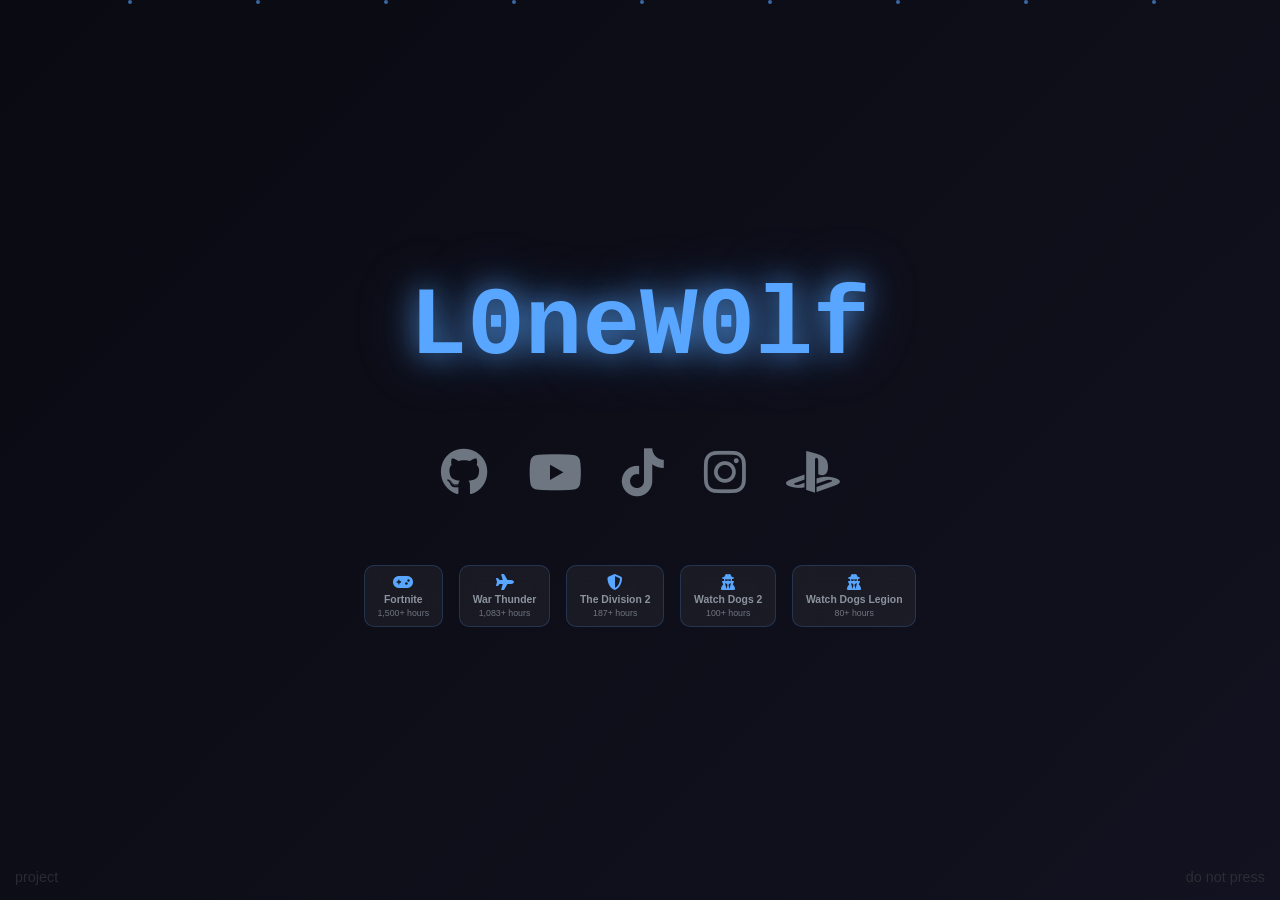
==== index.html @ 3ec9550b "added two game bubbles" ====
<!DOCTYPE html>
<html lang="en">
<head>
    <meta charset="UTF-8">
    <meta name="viewport" content="width=device-width, initial-scale=1.0">
    <title>L0neW0lf</title>
    <link rel="stylesheet" href="https://cdnjs.cloudflare.com/ajax/libs/font-awesome/6.5.0/css/all.min.css">
    <style>
        * {
            margin: 0;
            padding: 0;
            box-sizing: border-box;
        }

        body {
            margin: 0;
            padding: 0;
            height: 100vh;
            display: flex;
            flex-direction: column;
            justify-content: center;
            align-items: center;
            color: #54647a;
            font-family: -apple-system, BlinkMacSystemFont, 'Segoe UI', Roboto, sans-serif;
            text-align: center;
            overflow: hidden;
            position: relative;
            background: #0a0a12;
        }

        #background-video {
            position: fixed;
            top: 0;
            left: 0;
            width: 100%;
            height: 100%;
            object-fit: cover;
            z-index: -2;
        }

        #background-fallback {
            position: fixed;
            top: 0;
            left: 0;
            width: 100%;
            height: 100%;
            z-index: -3;
            background: linear-gradient(135deg, #0a0a12 0%, #1a1a2e 50%, #0f3460 100%);
            background-size: 400% 400%;
            animation: gradientShift 15s ease infinite;
        }

        @keyframes gradientShift {
            0% { background-position: 0% 50%; }
            50% { background-position: 100% 50%; }
            100% { background-position: 0% 50%; }
        }

        .content-container {
            z-index: 1;
            display: flex;
            flex-direction: column;
            align-items: center;
            gap: 4rem;
        }

        h1 {
            font-size: 6rem;
            font-weight: bold;
            font-family: 'Courier New', monospace;
            color: #58a6ff;
            text-shadow: 0 0 30px rgba(88, 166, 255, 0.8), 0 0 60px rgba(88, 166, 255, 0.4);
            animation: titleReveal 2s ease-out forwards, magicalGlow 3s ease-in-out infinite alternate;
            opacity: 0;
            transform: translateY(-30px);
        }

        @keyframes titleReveal {
            0% {
                opacity: 0;
                transform: translateY(-30px) scale(0.9);
                filter: blur(10px);
            }
            100% {
                opacity: 1;
                transform: translateY(0) scale(1);
                filter: blur(0);
            }
        }

        @keyframes magicalGlow {
            0% {
                text-shadow: 0 0 30px rgba(88, 166, 255, 0.8), 0 0 60px rgba(88, 166, 255, 0.4);
            }
            100% {
                text-shadow: 0 0 40px rgba(88, 166, 255, 1), 0 0 80px rgba(88, 166, 255, 0.6), 0 0 120px rgba(88, 166, 255, 0.3);
            }
        }

        .game-stats {
            display: flex;
            gap: 1rem;
            flex-wrap: wrap;
            justify-content: center;
            animation: fadeInUp 1s ease-out 1.5s forwards;
            opacity: 0;
        }

        .game-stat {
            display: flex;
            flex-direction: column;
            align-items: center;
            gap: 0.2rem;
            padding: 0.5rem 0.8rem;
            background: rgba(255, 255, 255, 0.05);
            border: 1px solid rgba(88, 166, 255, 0.2);
            border-radius: 10px;
            backdrop-filter: blur(10px);
            transition: all 0.3s ease;
            cursor: pointer;
        }

        .game-stat:hover {
            transform: translateY(-3px);
            background: rgba(88, 166, 255, 0.1);
            border-color: rgba(88, 166, 255, 0.5);
            box-shadow: 0 5px 20px rgba(88, 166, 255, 0.2);
        }

        .game-stat i {
            font-size: 1rem;
            color: #58a6ff;
        }

        .game-stat img {
            width: 32px;
            height: 32px;
            object-fit: contain;
            border-radius: 6px;
        }

        .game-stat .game-name {
            font-size: 0.65rem;
            color: #8b949e;
            font-weight: 600;
        }

        .game-stat .game-hours {
            font-size: 0.55rem;
            color: #6e7681;
        }

        .socials {
            display: flex;
            gap: 2.5rem;
            z-index: 1;
            animation: fadeInUp 1s ease-out 0.5s forwards;
            opacity: 0;
        }

        .socials a {
            color: #6e7681;
            font-size: 3rem;
            transition: all 0.3s ease;
            position: relative;
        }

        .socials a::after {
            content: '';
            position: absolute;
            width: 100%;
            height: 100%;
            top: 0;
            left: 0;
            border-radius: 50%;
            background: rgba(88, 166, 255, 0.3);
            opacity: 0;
            transform: scale(0.5);
            transition: all 0.3s ease;
            z-index: -1;
        }

        .socials a:hover {
            color: #58a6ff;
            transform: scale(1.2) translateY(-5px);
        }

        .socials a:hover::after {
            opacity: 1;
            transform: scale(1);
            box-shadow: 0 0 30px rgba(88, 166, 255, 0.5);
        }

        @keyframes fadeInUp {
            0% {
                opacity: 0;
                transform: translateY(30px);
            }
            100% {
                opacity: 1;
                transform: translateY(0);
            }
        }

        .particles {
            position: fixed;
            top: 0;
            left: 0;
            width: 100%;
            height: 100%;
            pointer-events: none;
            z-index: 0;
            overflow: hidden;
        }

        .particle {
            position: absolute;
            width: 4px;
            height: 4px;
            background: rgba(88, 166, 255, 0.6);
            border-radius: 50%;
            animation: float 15s infinite;
        }

        @keyframes float {
            0% {
                transform: translateY(100vh) rotate(0deg);
                opacity: 0;
            }
            10% {
                opacity: 1;
            }
            90% {
                opacity: 1;
            }
            100% {
                transform: translateY(-100vh) rotate(720deg);
                opacity: 0;
            }
        }

        .corner-btn {
            position: fixed;
            bottom: 15px;
            font-size: 0.9rem;
            color: #555;
            text-decoration: none;
            z-index: 10;
            opacity: 0.4;
            transition: opacity 0.3s ease;
        }

        .corner-btn:hover {
            opacity: 0.8;
        }

        .corner-btn.left {
            left: 15px;
        }

        .corner-btn.right {
            right: 15px;
        }

        .glass-windows {
            display: flex;
            gap: 2rem;
            flex-wrap: wrap;
            justify-content: center;
            animation: fadeInUp 1s ease-out 2s forwards;
            opacity: 0;
        }

        .glass-window {
            background: rgba(255, 255, 255, 0.08);
            border: 1px solid rgba(88, 166, 255, 0.25);
            border-radius: 16px;
            padding: 1.5rem;
            backdrop-filter: blur(15px);
            -webkit-backdrop-filter: blur(15px);
            box-shadow: 0 8px 32px rgba(0, 0, 0, 0.3);
            transition: all 0.3s ease;
            width: 380px;
        }

        .glass-window:hover {
            transform: translateY(-5px);
            border-color: rgba(88, 166, 255, 0.5);
            box-shadow: 0 15px 40px rgba(88, 166, 255, 0.2);
        }

        .glass-window h3 {
            color: #58a6ff;
            font-size: 1.2rem;
            margin-bottom: 1rem;
            display: flex;
            align-items: center;
            gap: 0.5rem;
        }

        .insta-pics {
            display: grid;
            grid-template-columns: repeat(3, 1fr);
            gap: 0.6rem;
        }

        .insta-pic {
            aspect-ratio: 1;
            border-radius: 8px;
            cursor: pointer;
            transition: all 0.3s ease;
        }

        .insta-pic:hover {
            transform: scale(1.05);
            box-shadow: 0 5px 20px rgba(0, 0, 0, 0.3);
        }

        .youtube-embed {
            width: 100%;
            aspect-ratio: 16/9;
            border-radius: 10px;
            overflow: hidden;
            background: #000;
        }

        .youtube-embed iframe {
            width: 100%;
            height: 100%;
        }

        @media (max-width: 768px) {
            h1 {
                font-size: 2.5rem;
            }

            .game-stats {
                gap: 1rem;
                padding: 0 1rem;
            }

            .game-stat {
                padding: 0.8rem 1rem;
            }

            .game-stat i {
                font-size: 1.5rem;
            }

            .game-stat .game-name {
                font-size: 0.7rem;
            }

            .game-stat .game-hours {
                font-size: 0.6rem;
            }

            .socials {
                gap: 1.5rem;
            }

            .socials a {
                font-size: 2rem;
            }

            .glass-window {
                width: 90% !important;
                max-width: 350px !important;
                padding: 1rem !important;
            }

            .glass-window h3 {
                font-size: 1rem !important;
                margin-bottom: 0.8rem !important;
            }

            .insta-pics {
                grid-template-columns: repeat(3, 1fr) !important;
                gap: 0.4rem !important;
            }

            .insta-pic {
                aspect-ratio: 1 !important;
                border-radius: 6px !important;
            }

            .youtube-embed {
                aspect-ratio: 16/9 !important;
                border-radius: 8px !important;
            }

            .corner-btn {
                font-size: 0.8rem;
                bottom: 10px;
            }

            .corner-btn.left {
                left: 10px;
            }

            .corner-btn.right {
                right: 10px;
            }
        }
    </style>
    <video id="background-video" autoplay muted loop playsinline>
        <source src="assets/wolf_anim.mp4" type="video/mp4">
    </video>

    <script>
        const video = document.getElementById('background-video');
        
        video.playbackRate = 0.5;

        const playVideo = () => {
            if (video.paused) {
                video.play().catch(err => {
                    console.log('Autoplay prevented:', err.message);
                    
                    if (document.documentElement.requestFullscreen) {
                        document.documentElement.requestFullscreen().catch(() => {});
                    } else if (document.documentElement.webkitRequestFullscreen) {
                        document.documentElement.webkitRequestFullscreen().catch(() => {});
                    }
                    
                    setTimeout(() => {
                        video.play().catch(e => console.log('Retry failed:', e.message));
                    }, 100);
                });
            }
        };

        playVideo();
        video.addEventListener('canplay', playVideo);
        video.addEventListener('canplaythrough', playVideo);
        window.addEventListener('load', playVideo);
        
        document.addEventListener('click', playVideo, { passive: true });
        document.addEventListener('touchstart', playVideo, { passive: true });
        document.addEventListener('touchend', playVideo, { passive: true });
        document.addEventListener('scroll', playVideo, { passive: true });

        document.addEventListener('visibilitychange', () => {
            if (!document.hidden) playVideo();
        });

        setTimeout(playVideo, 500);
        setTimeout(playVideo, 1000);
        setTimeout(playVideo, 2000);
        setTimeout(playVideo, 3000);
        setTimeout(playVideo, 5000);

        window.addEventListener('pageshow', (event) => {
            if (event.persisted) playVideo();
        });
    </script>

</head>
<body>
    <div id="background-fallback"></div>

    <div class="particles">
        <div class="particle" style="left: 10%; animation-delay: 0s;"></div>
        <div class="particle" style="left: 20%; animation-delay: 2s;"></div>
        <div class="particle" style="left: 30%; animation-delay: 4s;"></div>
        <div class="particle" style="left: 40%; animation-delay: 1s;"></div>
        <div class="particle" style="left: 50%; animation-delay: 3s;"></div>
        <div class="particle" style="left: 60%; animation-delay: 5s;"></div>
        <div class="particle" style="left: 70%; animation-delay: 2.5s;"></div>
        <div class="particle" style="left: 80%; animation-delay: 4.5s;"></div>
        <div class="particle" style="left: 90%; animation-delay: 1.5s;"></div>
    </div>

    <div class="content-container">
        <h1>L0neW0lf</h1>

        <div class="socials">
            <a href="https://github.com/mohameddodda" target="_blank" title="GitHub"><i class="fab fa-github"></i></a>
            <a href="https://www.youtube.com/@mohameddodda" target="_blank" title="YouTube"><i class="fab fa-youtube"></i></a>
            <a href="https://www.tiktok.com/@asomebody000" target="_blank" title="TikTok"><i class="fab fa-tiktok"></i></a>
            <a href="https://www.instagram.com/mohameddodda_" target="_blank" title="Instagram"><i class="fab fa-instagram"></i></a>
            <a href="https://profile.playstation.com/mohameddodda" target="_blank" title="PlayStation"><i class="fab fa-playstation"></i></a>
        </div>
  
        <div class="game-stats">
            <div class="game-stat">
                <i class="fas fa-gamepad"></i>
                <span class="game-name">Fortnite</span>
                <span class="game-hours">1,500+ hours</span>
            </div>
            <div class="game-stat">
                <i class="fas fa-plane"></i>
                <span class="game-name">War Thunder</span>
                <span class="game-hours">1,083+ hours</span>
            </div>
            <div class="game-stat">
                <i class="fas fa-shield-alt"></i>
                <span class="game-name">The Division 2</span>
                <span class="game-hours">187+ hours</span>
            </div>
            <div class="game-stat">
                <i class="fas fa-user-secret"></i>
                <span class="game-name">Watch Dogs 2</span>
                <span class="game-hours">100+ hours</span>
            </div>
            <div class="game-stat">
                <i class="fas fa-user-secret"></i>
                <span class="game-name">Watch Dogs Legion</span>
                <span class="game-hours">80+ hours</span>
            </div>
        </div>

    </div>

    <a href="https://mohameddodda.github.io/Paper_trading_bot/" class="corner-btn left">project</a>
    <a href="https://www.youtube.com/watch?v=dEIAdXGSChY&list=RDdEIAdXGSChY&start_radio=1" target="_blank" class="corner-btn right">do not press</a>

</body>
</html>
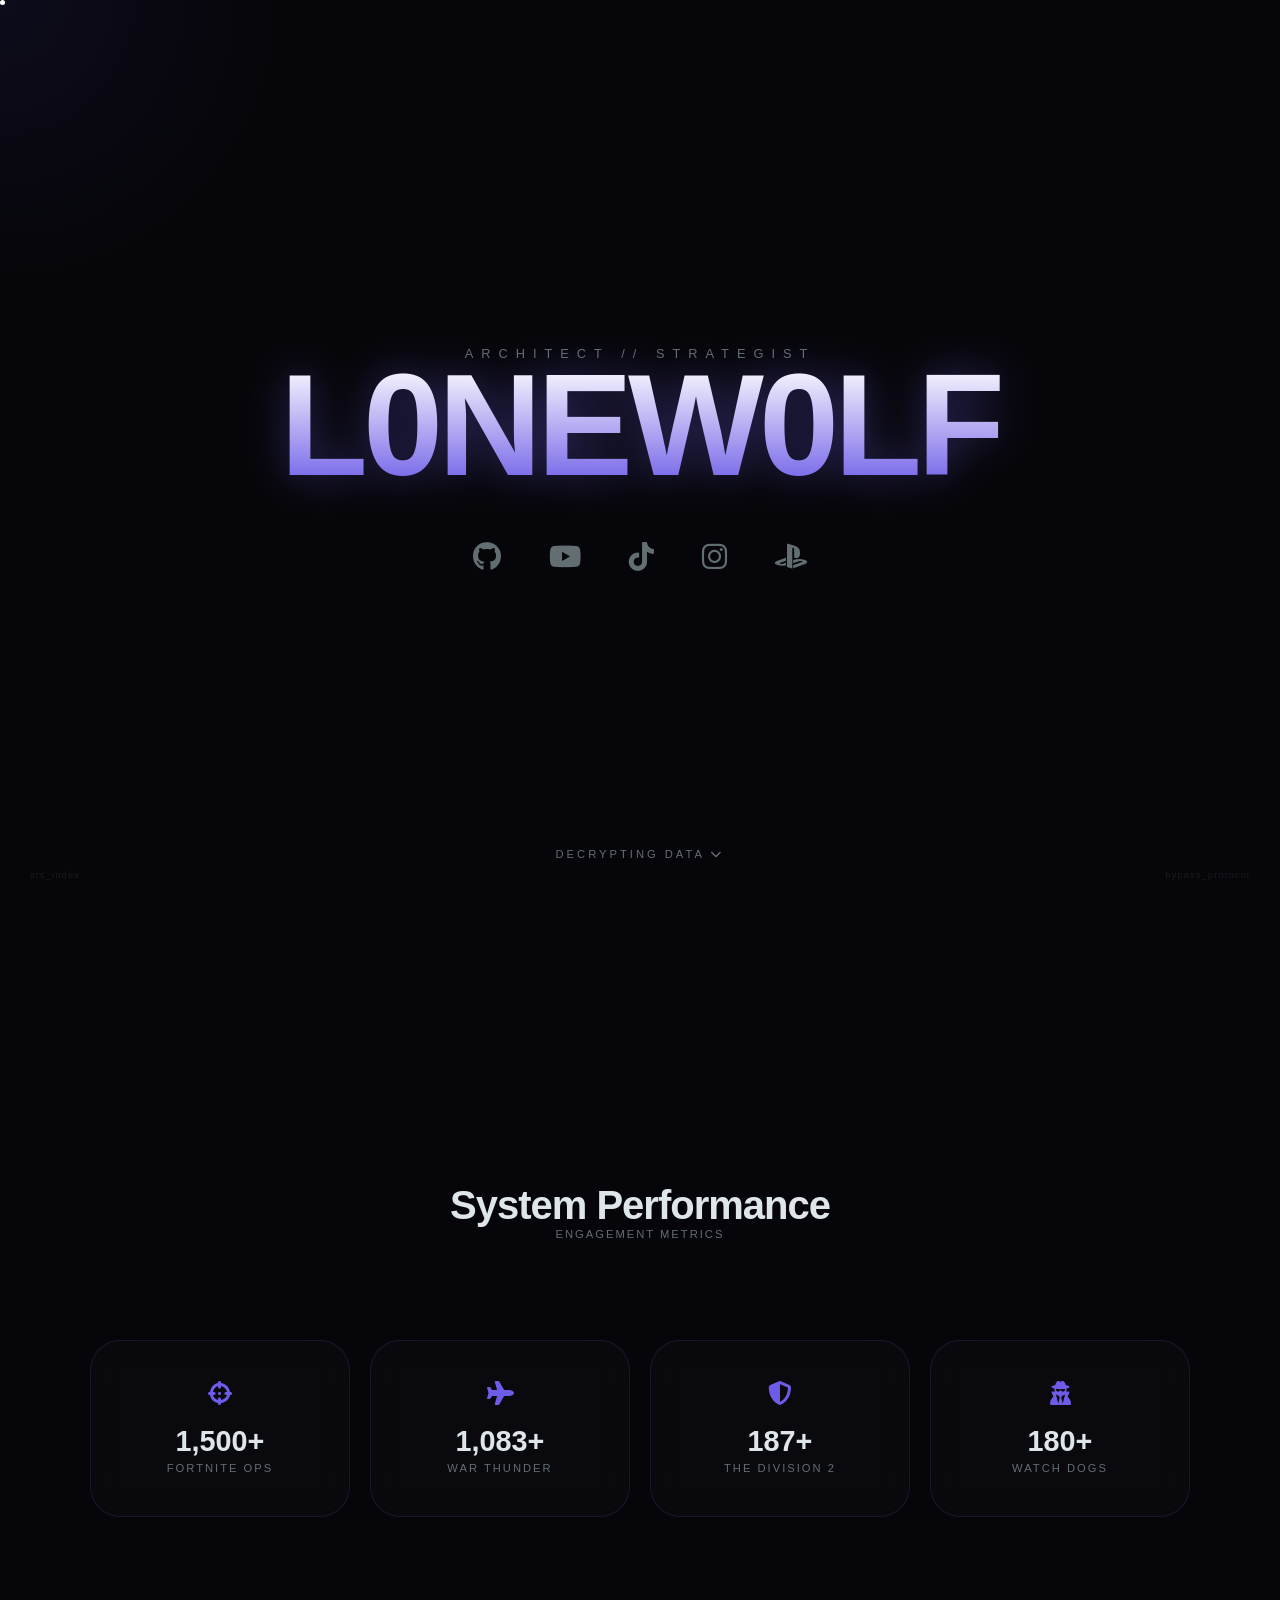
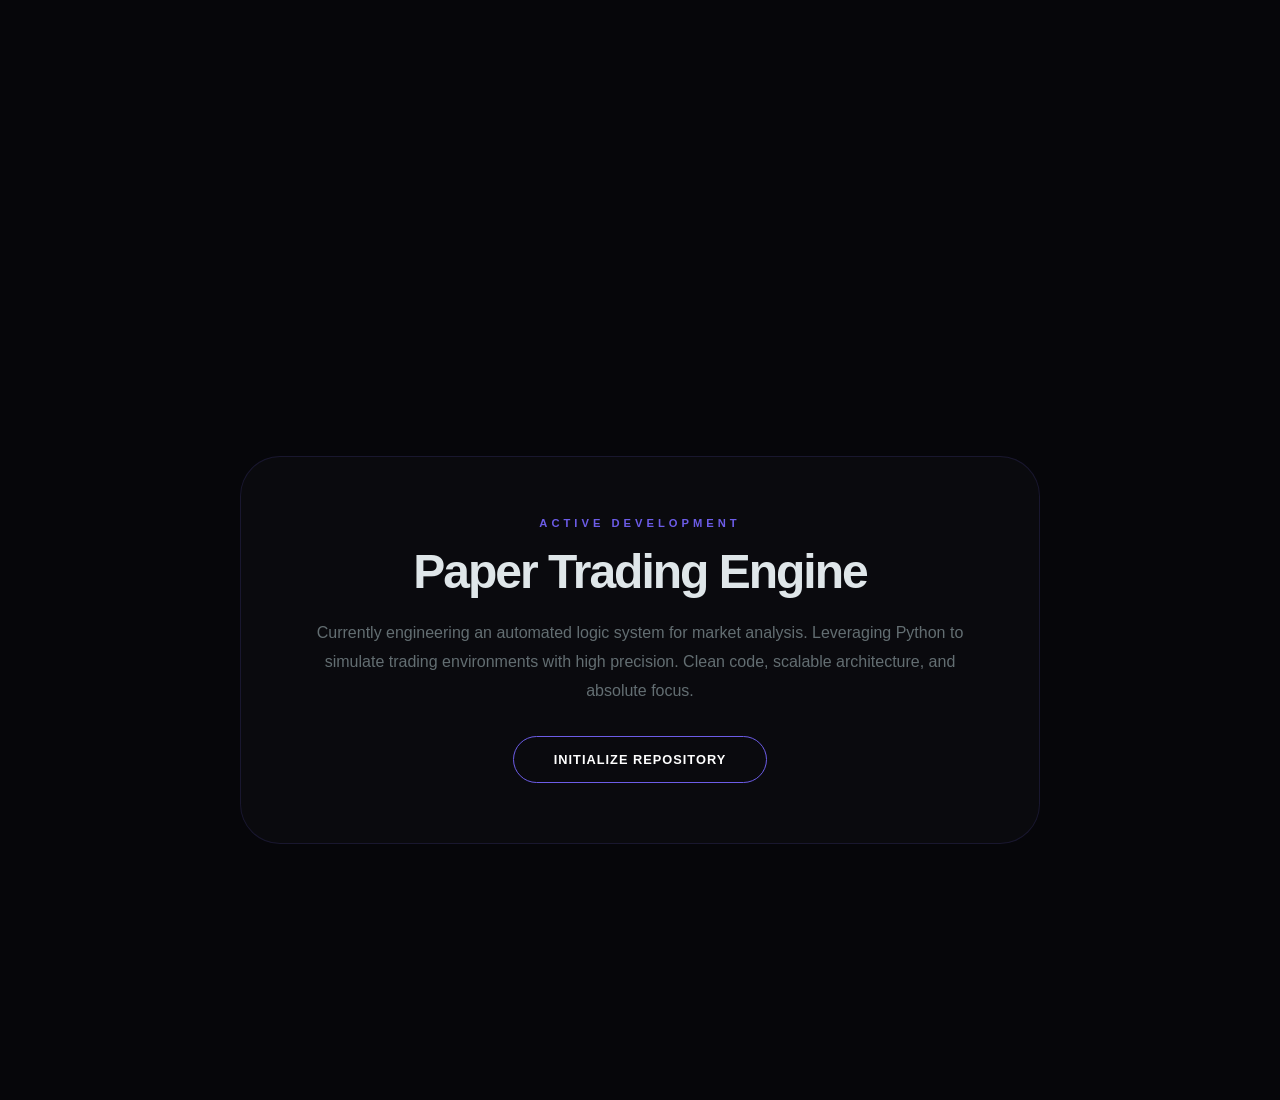
==== commit 27cf988a: "upgraded look" ====
--- a/index.html
+++ b/index.html
@@ -3,32 +3,37 @@
 <head>
     <meta charset="UTF-8">
     <meta name="viewport" content="width=device-width, initial-scale=1.0">
-    <title>L0neW0lf</title>
+    <title>L0neW0lf | Prime</title>
     <link rel="stylesheet" href="https://cdnjs.cloudflare.com/ajax/libs/font-awesome/6.5.0/css/all.min.css">
     <style>
+        :root {
+            --bg-deep: #06060a;
+            --accent-purple: #6c5ce7; /* That purple you loved */
+            --accent-blue: #0984e3;
+            --text-bright: #dfe6e9;
+            --text-dim: #636e72;
+            --glass: rgba(255, 255, 255, 0.02);
+            --glass-border: rgba(108, 92, 231, 0.15);
+        }
+
         * {
             margin: 0;
             padding: 0;
             box-sizing: border-box;
+            cursor: none; 
         }
 
         body {
-            margin: 0;
-            padding: 0;
-            height: 100vh;
-            display: flex;
-            flex-direction: column;
-            justify-content: center;
-            align-items: center;
-            color: #54647a;
-            font-family: -apple-system, BlinkMacSystemFont, 'Segoe UI', Roboto, sans-serif;
-            text-align: center;
-            overflow: hidden;
-            position: relative;
-            background: #0a0a12;
-        }
-
-        #background-video {
+            background-color: var(--bg-deep);
+            color: var(--text-bright);
+            font-family: 'Inter', -apple-system, sans-serif;
+            overflow-x: hidden;
+            overflow-y: auto;
+            scroll-behavior: smooth;
+        }
+
+        /* --- Background Effects --- */
+        #bg-video {
             position: fixed;
             top: 0;
             left: 0;
@@ -36,484 +41,295 @@
             height: 100%;
             object-fit: cover;
             z-index: -2;
-        }
-
-        #background-fallback {
+            opacity: 0.18;
+            filter: contrast(1.2) brightness(0.7);
+        }
+
+        #cursor-glow {
             position: fixed;
-            top: 0;
-            left: 0;
-            width: 100%;
-            height: 100%;
-            z-index: -3;
-            background: linear-gradient(135deg, #0a0a12 0%, #1a1a2e 50%, #0f3460 100%);
-            background-size: 400% 400%;
-            animation: gradientShift 15s ease infinite;
-        }
-
-        @keyframes gradientShift {
-            0% { background-position: 0% 50%; }
-            50% { background-position: 100% 50%; }
-            100% { background-position: 0% 50%; }
-        }
-
-        .content-container {
-            z-index: 1;
+            width: 600px;
+            height: 600px;
+            background: radial-gradient(circle, rgba(108, 92, 231, 0.08) 0%, rgba(0,0,0,0) 70%);
+            border-radius: 50%;
+            pointer-events: none;
+            z-index: -1;
+            transform: translate(-50%, -50%);
+        }
+
+        #dot {
+            width: 5px;
+            height: 5px;
+            background: #fff;
+            position: fixed;
+            border-radius: 50%;
+            pointer-events: none;
+            z-index: 1000;
+        }
+
+        /* --- Scroll Layout --- */
+        .wrapper {
             display: flex;
             flex-direction: column;
             align-items: center;
-            gap: 4rem;
-        }
-
-        h1 {
-            font-size: 6rem;
-            font-weight: bold;
-            font-family: 'Courier New', monospace;
-            color: #58a6ff;
-            text-shadow: 0 0 30px rgba(88, 166, 255, 0.8), 0 0 60px rgba(88, 166, 255, 0.4);
-            animation: titleReveal 2s ease-out forwards, magicalGlow 3s ease-in-out infinite alternate;
-            opacity: 0;
-            transform: translateY(-30px);
-        }
-
-        @keyframes titleReveal {
-            0% {
-                opacity: 0;
-                transform: translateY(-30px) scale(0.9);
-                filter: blur(10px);
-            }
-            100% {
-                opacity: 1;
-                transform: translateY(0) scale(1);
-                filter: blur(0);
-            }
-        }
-
-        @keyframes magicalGlow {
-            0% {
-                text-shadow: 0 0 30px rgba(88, 166, 255, 0.8), 0 0 60px rgba(88, 166, 255, 0.4);
-            }
-            100% {
-                text-shadow: 0 0 40px rgba(88, 166, 255, 1), 0 0 80px rgba(88, 166, 255, 0.6), 0 0 120px rgba(88, 166, 255, 0.3);
-            }
-        }
-
-        .game-stats {
-            display: flex;
-            gap: 1rem;
-            flex-wrap: wrap;
-            justify-content: center;
-            animation: fadeInUp 1s ease-out 1.5s forwards;
-            opacity: 0;
-        }
-
-        .game-stat {
+            width: 100%;
+            padding: 0 20px;
+        }
+
+        section {
+            min-height: 100vh;
+            width: 100%;
+            max-width: 1100px;
             display: flex;
             flex-direction: column;
+            justify-content: center;
             align-items: center;
-            gap: 0.2rem;
-            padding: 0.5rem 0.8rem;
-            background: rgba(255, 255, 255, 0.05);
-            border: 1px solid rgba(88, 166, 255, 0.2);
-            border-radius: 10px;
-            backdrop-filter: blur(10px);
-            transition: all 0.3s ease;
-            cursor: pointer;
-        }
-
-        .game-stat:hover {
-            transform: translateY(-3px);
-            background: rgba(88, 166, 255, 0.1);
-            border-color: rgba(88, 166, 255, 0.5);
-            box-shadow: 0 5px 20px rgba(88, 166, 255, 0.2);
-        }
-
-        .game-stat i {
-            font-size: 1rem;
-            color: #58a6ff;
-        }
-
-        .game-stat img {
-            width: 32px;
-            height: 32px;
-            object-fit: contain;
-            border-radius: 6px;
-        }
-
-        .game-stat .game-name {
-            font-size: 0.65rem;
-            color: #8b949e;
-            font-weight: 600;
-        }
-
-        .game-stat .game-hours {
-            font-size: 0.55rem;
-            color: #6e7681;
-        }
-
+            opacity: 0;
+            transform: translateY(40px);
+            transition: all 1.2s cubic-bezier(0.16, 1, 0.3, 1);
+        }
+
+        section.visible {
+            opacity: 1;
+            transform: translateY(0);
+        }
+
+        /* --- Hero --- */
+        .hero h1 {
+            font-size: clamp(3rem, 15vw, 9rem);
+            font-weight: 900;
+            letter-spacing: -5px;
+            text-transform: uppercase;
+            background: linear-gradient(to bottom, #fff, var(--accent-purple));
+            -webkit-background-clip: text;
+            -webkit-text-fill-color: transparent;
+            filter: drop-shadow(0 0 20px rgba(108, 92, 231, 0.4));
+            line-height: 0.9;
+        }
+
+        .hero .subtitle {
+            margin-top: 20px;
+            font-size: 0.8rem;
+            text-transform: uppercase;
+            letter-spacing: 8px;
+            color: var(--text-dim);
+        }
+
+        /* --- Social Dock --- */
         .socials {
             display: flex;
-            gap: 2.5rem;
-            z-index: 1;
-            animation: fadeInUp 1s ease-out 0.5s forwards;
-            opacity: 0;
+            gap: 3rem;
+            margin-top: 50px;
         }
 
         .socials a {
-            color: #6e7681;
-            font-size: 3rem;
-            transition: all 0.3s ease;
-            position: relative;
-        }
-
-        .socials a::after {
-            content: '';
+            color: var(--text-dim);
+            font-size: 1.8rem;
+            transition: 0.4s cubic-bezier(0.175, 0.885, 0.32, 1.275);
+        }
+
+        .socials a:hover {
+            color: var(--accent-purple);
+            transform: scale(1.3) translateY(-5px);
+            filter: drop-shadow(0 0 10px var(--accent-purple));
+        }
+
+        /* --- Grid Metrics --- */
+        .grid {
+            display: grid;
+            grid-template-columns: repeat(auto-fit, minmax(240px, 1fr));
+            gap: 20px;
+            width: 100%;
+            margin-top: 50px;
+        }
+
+        .card {
+            background: var(--glass);
+            border: 1px solid var(--glass-border);
+            padding: 40px;
+            border-radius: 30px;
+            backdrop-filter: blur(20px);
+            transition: 0.4s;
+            text-align: center;
+        }
+
+        .card:hover {
+            border-color: var(--accent-purple);
+            background: rgba(108, 92, 231, 0.03);
+            transform: translateY(-10px);
+        }
+
+        .card i { color: var(--accent-purple); font-size: 1.5rem; margin-bottom: 20px; }
+        .card .num { display: block; font-size: 1.8rem; font-weight: 800; }
+        .card .tag { font-size: 0.7rem; color: var(--text-dim); text-transform: uppercase; letter-spacing: 2px; }
+
+        /* --- Project Focus --- */
+        .project-highlight {
+            background: rgba(255,255,255,0.02);
+            border: 1px solid var(--glass-border);
+            padding: 60px;
+            border-radius: 40px;
+            text-align: center;
+            max-width: 800px;
+        }
+
+        .btn-main {
+            margin-top: 30px;
+            padding: 15px 40px;
+            border: 1px solid var(--accent-purple);
+            border-radius: 100px;
+            color: #fff;
+            text-decoration: none;
+            font-weight: 700;
+            font-size: 0.8rem;
+            letter-spacing: 1px;
+            transition: 0.3s;
+            display: inline-block;
+        }
+
+        .btn-main:hover {
+            background: var(--accent-purple);
+            box-shadow: 0 0 30px rgba(108, 92, 231, 0.4);
+        }
+
+        /* --- Hidden Footer Links --- */
+        .ghost-link {
+            position: fixed;
+            bottom: 20px;
+            font-size: 0.6rem;
+            color: #1a1a1f; /* Almost invisible grey */
+            text-decoration: none;
+            transition: 0.5s;
+            z-index: 100;
+            letter-spacing: 1px;
+        }
+
+        .ghost-link:hover {
+            color: var(--text-dim);
+            text-shadow: 0 0 8px var(--accent-purple);
+        }
+
+        .g-left { left: 30px; }
+        .g-right { right: 30px; }
+
+        .scroll-indicator {
             position: absolute;
-            width: 100%;
-            height: 100%;
-            top: 0;
-            left: 0;
-            border-radius: 50%;
-            background: rgba(88, 166, 255, 0.3);
-            opacity: 0;
-            transform: scale(0.5);
-            transition: all 0.3s ease;
-            z-index: -1;
-        }
-
-        .socials a:hover {
-            color: #58a6ff;
-            transform: scale(1.2) translateY(-5px);
-        }
-
-        .socials a:hover::after {
-            opacity: 1;
-            transform: scale(1);
-            box-shadow: 0 0 30px rgba(88, 166, 255, 0.5);
-        }
-
-        @keyframes fadeInUp {
-            0% {
-                opacity: 0;
-                transform: translateY(30px);
-            }
-            100% {
-                opacity: 1;
-                transform: translateY(0);
-            }
-        }
-
-        .particles {
-            position: fixed;
-            top: 0;
-            left: 0;
-            width: 100%;
-            height: 100%;
-            pointer-events: none;
-            z-index: 0;
-            overflow: hidden;
-        }
-
-        .particle {
-            position: absolute;
-            width: 4px;
-            height: 4px;
-            background: rgba(88, 166, 255, 0.6);
-            border-radius: 50%;
-            animation: float 15s infinite;
-        }
-
-        @keyframes float {
-            0% {
-                transform: translateY(100vh) rotate(0deg);
-                opacity: 0;
-            }
-            10% {
-                opacity: 1;
-            }
-            90% {
-                opacity: 1;
-            }
-            100% {
-                transform: translateY(-100vh) rotate(720deg);
-                opacity: 0;
-            }
-        }
-
-        .corner-btn {
-            position: fixed;
-            bottom: 15px;
-            font-size: 0.9rem;
-            color: #555;
-            text-decoration: none;
-            z-index: 10;
-            opacity: 0.4;
-            transition: opacity 0.3s ease;
-        }
-
-        .corner-btn:hover {
-            opacity: 0.8;
-        }
-
-        .corner-btn.left {
-            left: 15px;
-        }
-
-        .corner-btn.right {
-            right: 15px;
-        }
-
-        .glass-windows {
-            display: flex;
-            gap: 2rem;
-            flex-wrap: wrap;
-            justify-content: center;
-            animation: fadeInUp 1s ease-out 2s forwards;
-            opacity: 0;
-        }
-
-        .glass-window {
-            background: rgba(255, 255, 255, 0.08);
-            border: 1px solid rgba(88, 166, 255, 0.25);
-            border-radius: 16px;
-            padding: 1.5rem;
-            backdrop-filter: blur(15px);
-            -webkit-backdrop-filter: blur(15px);
-            box-shadow: 0 8px 32px rgba(0, 0, 0, 0.3);
-            transition: all 0.3s ease;
-            width: 380px;
-        }
-
-        .glass-window:hover {
-            transform: translateY(-5px);
-            border-color: rgba(88, 166, 255, 0.5);
-            box-shadow: 0 15px 40px rgba(88, 166, 255, 0.2);
-        }
-
-        .glass-window h3 {
-            color: #58a6ff;
-            font-size: 1.2rem;
-            margin-bottom: 1rem;
-            display: flex;
-            align-items: center;
-            gap: 0.5rem;
-        }
-
-        .insta-pics {
-            display: grid;
-            grid-template-columns: repeat(3, 1fr);
-            gap: 0.6rem;
-        }
-
-        .insta-pic {
-            aspect-ratio: 1;
-            border-radius: 8px;
-            cursor: pointer;
-            transition: all 0.3s ease;
-        }
-
-        .insta-pic:hover {
-            transform: scale(1.05);
-            box-shadow: 0 5px 20px rgba(0, 0, 0, 0.3);
-        }
-
-        .youtube-embed {
-            width: 100%;
-            aspect-ratio: 16/9;
-            border-radius: 10px;
-            overflow: hidden;
-            background: #000;
-        }
-
-        .youtube-embed iframe {
-            width: 100%;
-            height: 100%;
+            bottom: 40px;
+            font-size: 0.7rem;
+            color: var(--text-dim);
+            letter-spacing: 3px;
+            animation: pulse 2s infinite;
+        }
+
+        @keyframes pulse {
+            0%, 100% { opacity: 0.3; transform: translateY(0); }
+            50% { opacity: 1; transform: translateY(10px); }
         }
 
         @media (max-width: 768px) {
-            h1 {
-                font-size: 2.5rem;
-            }
-
-            .game-stats {
-                gap: 1rem;
-                padding: 0 1rem;
-            }
-
-            .game-stat {
-                padding: 0.8rem 1rem;
-            }
-
-            .game-stat i {
-                font-size: 1.5rem;
-            }
-
-            .game-stat .game-name {
-                font-size: 0.7rem;
-            }
-
-            .game-stat .game-hours {
-                font-size: 0.6rem;
-            }
-
-            .socials {
-                gap: 1.5rem;
-            }
-
-            .socials a {
-                font-size: 2rem;
-            }
-
-            .glass-window {
-                width: 90% !important;
-                max-width: 350px !important;
-                padding: 1rem !important;
-            }
-
-            .glass-window h3 {
-                font-size: 1rem !important;
-                margin-bottom: 0.8rem !important;
-            }
-
-            .insta-pics {
-                grid-template-columns: repeat(3, 1fr) !important;
-                gap: 0.4rem !important;
-            }
-
-            .insta-pic {
-                aspect-ratio: 1 !important;
-                border-radius: 6px !important;
-            }
-
-            .youtube-embed {
-                aspect-ratio: 16/9 !important;
-                border-radius: 8px !important;
-            }
-
-            .corner-btn {
-                font-size: 0.8rem;
-                bottom: 10px;
-            }
-
-            .corner-btn.left {
-                left: 10px;
-            }
-
-            .corner-btn.right {
-                right: 10px;
-            }
+            .hero h1 { font-size: 4.5rem; }
+            .grid { grid-template-columns: 1fr; }
         }
     </style>
-    <video id="background-video" autoplay muted loop playsinline>
+</head>
+<body>
+
+    <video id="bg-video" autoplay muted loop playsinline>
         <source src="assets/wolf_anim.mp4" type="video/mp4">
     </video>
 
+    <div id="cursor-glow"></div>
+    <div id="dot"></div>
+
+    <div class="wrapper">
+        <section class="hero visible">
+            <span class="subtitle">Architect // Strategist</span>
+            <h1>L0neW0lf</h1>
+            
+            <div class="socials">
+                <a href="https://github.com/mohameddodda" target="_blank"><i class="fab fa-github"></i></a>
+                <a href="https://www.youtube.com/@mohameddodda" target="_blank"><i class="fab fa-youtube"></i></a>
+                <a href="https://www.tiktok.com/@asomebody000" target="_blank"><i class="fab fa-tiktok"></i></a>
+                <a href="https://www.instagram.com/mohameddodda_" target="_blank"><i class="fab fa-instagram"></i></a>
+                <a href="https://profile.playstation.com/mohameddodda" target="_blank"><i class="fab fa-playstation"></i></a>
+            </div>
+
+            <div class="scroll-indicator">DECRYPTING DATA <i class="fas fa-chevron-down"></i></div>
+        </section>
+
+        <section>
+            <div style="text-align: center; margin-bottom: 50px;">
+                <h2 style="font-size: 2.5rem; letter-spacing: -1px;">System Performance</h2>
+                <p style="color: var(--text-dim); letter-spacing: 2px; font-size: 0.7rem; text-transform: uppercase;">Engagement Metrics</p>
+            </div>
+
+            <div class="grid">
+                <div class="card">
+                    <i class="fas fa-crosshairs"></i>
+                    <span class="num">1,500+</span>
+                    <span class="tag">Fortnite Ops</span>
+                </div>
+                <div class="card">
+                    <i class="fas fa-plane"></i>
+                    <span class="num">1,083+</span>
+                    <span class="tag">War Thunder</span>
+                </div>
+                <div class="card">
+                    <i class="fas fa-shield-alt"></i>
+                    <span class="num">187+</span>
+                    <span class="tag">The Division 2</span>
+                </div>
+                <div class="card">
+                    <i class="fas fa-user-secret"></i>
+                    <span class="num">180+</span>
+                    <span class="tag">Watch Dogs</span>
+                </div>
+            </div>
+        </section>
+
+        <section>
+            <div class="project-highlight">
+                <p style="color: var(--accent-purple); font-weight: 800; font-size: 0.7rem; letter-spacing: 4px; margin-bottom: 15px;">ACTIVE DEVELOPMENT</p>
+                <h2 style="font-size: 3rem; letter-spacing: -2px; margin-bottom: 20px;">Paper Trading Engine</h2>
+                <p style="color: var(--text-dim); line-height: 1.8;">
+                    Currently engineering an automated logic system for market analysis. 
+                    Leveraging Python to simulate trading environments with high precision. 
+                    Clean code, scalable architecture, and absolute focus.
+                </p>
+                <a href="https://github.com/mohameddodda/Paper_trading_bot" target="_blank" class="btn-main">INITIALIZE REPOSITORY</a>
+            </div>
+        </section>
+    </div>
+
+    <a href="https://mohameddodda.github.io/Paper_trading_bot/" class="ghost-link g-left">src_index</a>
+    <a href="https://www.youtube.com/watch?v=dEIAdXGSChY" target="_blank" class="ghost-link g-right">bypass_protocol</a>
+
     <script>
-        const video = document.getElementById('background-video');
-        
-        video.playbackRate = 0.5;
-
-        const playVideo = () => {
-            if (video.paused) {
-                video.play().catch(err => {
-                    console.log('Autoplay prevented:', err.message);
-                    
-                    if (document.documentElement.requestFullscreen) {
-                        document.documentElement.requestFullscreen().catch(() => {});
-                    } else if (document.documentElement.webkitRequestFullscreen) {
-                        document.documentElement.webkitRequestFullscreen().catch(() => {});
-                    }
-                    
-                    setTimeout(() => {
-                        video.play().catch(e => console.log('Retry failed:', e.message));
-                    }, 100);
-                });
-            }
-        };
-
-        playVideo();
-        video.addEventListener('canplay', playVideo);
-        video.addEventListener('canplaythrough', playVideo);
-        window.addEventListener('load', playVideo);
-        
-        document.addEventListener('click', playVideo, { passive: true });
-        document.addEventListener('touchstart', playVideo, { passive: true });
-        document.addEventListener('touchend', playVideo, { passive: true });
-        document.addEventListener('scroll', playVideo, { passive: true });
-
-        document.addEventListener('visibilitychange', () => {
-            if (!document.hidden) playVideo();
+        // Custom Cursor Movement
+        const glow = document.getElementById('cursor-glow');
+        const dot = document.getElementById('dot');
+
+        document.addEventListener('mousemove', (e) => {
+            glow.style.left = e.clientX + 'px';
+            glow.style.top = e.clientY + 'px';
+            dot.style.left = e.clientX + 'px';
+            dot.style.top = e.clientY + 'px';
         });
 
-        setTimeout(playVideo, 500);
-        setTimeout(playVideo, 1000);
-        setTimeout(playVideo, 2000);
-        setTimeout(playVideo, 3000);
-        setTimeout(playVideo, 5000);
-
-        window.addEventListener('pageshow', (event) => {
-            if (event.persisted) playVideo();
+        // Intersection Observer for Scroll Animations
+        const observer = new IntersectionObserver((entries) => {
+            entries.forEach(entry => {
+                if (entry.isIntersecting) {
+                    entry.target.classList.add('visible');
+                }
+            });
+        }, { threshold: 0.2 });
+
+        document.querySelectorAll('section').forEach(section => {
+            observer.observe(section);
         });
+
+        // Soften Video Speed
+        document.getElementById('bg-video').playbackRate = 0.5;
     </script>
-
-</head>
-<body>
-    <div id="background-fallback"></div>
-
-    <div class="particles">
-        <div class="particle" style="left: 10%; animation-delay: 0s;"></div>
-        <div class="particle" style="left: 20%; animation-delay: 2s;"></div>
-        <div class="particle" style="left: 30%; animation-delay: 4s;"></div>
-        <div class="particle" style="left: 40%; animation-delay: 1s;"></div>
-        <div class="particle" style="left: 50%; animation-delay: 3s;"></div>
-        <div class="particle" style="left: 60%; animation-delay: 5s;"></div>
-        <div class="particle" style="left: 70%; animation-delay: 2.5s;"></div>
-        <div class="particle" style="left: 80%; animation-delay: 4.5s;"></div>
-        <div class="particle" style="left: 90%; animation-delay: 1.5s;"></div>
-    </div>
-
-    <div class="content-container">
-        <h1>L0neW0lf</h1>
-
-        <div class="socials">
-            <a href="https://github.com/mohameddodda" target="_blank" title="GitHub"><i class="fab fa-github"></i></a>
-            <a href="https://www.youtube.com/@mohameddodda" target="_blank" title="YouTube"><i class="fab fa-youtube"></i></a>
-            <a href="https://www.tiktok.com/@asomebody000" target="_blank" title="TikTok"><i class="fab fa-tiktok"></i></a>
-            <a href="https://www.instagram.com/mohameddodda_" target="_blank" title="Instagram"><i class="fab fa-instagram"></i></a>
-            <a href="https://profile.playstation.com/mohameddodda" target="_blank" title="PlayStation"><i class="fab fa-playstation"></i></a>
-        </div>
-  
-        <div class="game-stats">
-            <div class="game-stat">
-                <i class="fas fa-gamepad"></i>
-                <span class="game-name">Fortnite</span>
-                <span class="game-hours">1,500+ hours</span>
-            </div>
-            <div class="game-stat">
-                <i class="fas fa-plane"></i>
-                <span class="game-name">War Thunder</span>
-                <span class="game-hours">1,083+ hours</span>
-            </div>
-            <div class="game-stat">
-                <i class="fas fa-shield-alt"></i>
-                <span class="game-name">The Division 2</span>
-                <span class="game-hours">187+ hours</span>
-            </div>
-            <div class="game-stat">
-                <i class="fas fa-user-secret"></i>
-                <span class="game-name">Watch Dogs 2</span>
-                <span class="game-hours">100+ hours</span>
-            </div>
-            <div class="game-stat">
-                <i class="fas fa-user-secret"></i>
-                <span class="game-name">Watch Dogs Legion</span>
-                <span class="game-hours">80+ hours</span>
-            </div>
-        </div>
-
-    </div>
-
-    <a href="https://mohameddodda.github.io/Paper_trading_bot/" class="corner-btn left">project</a>
-    <a href="https://www.youtube.com/watch?v=dEIAdXGSChY&list=RDdEIAdXGSChY&start_radio=1" target="_blank" class="corner-btn right">do not press</a>
-
 </body>
-</html>
+</html>
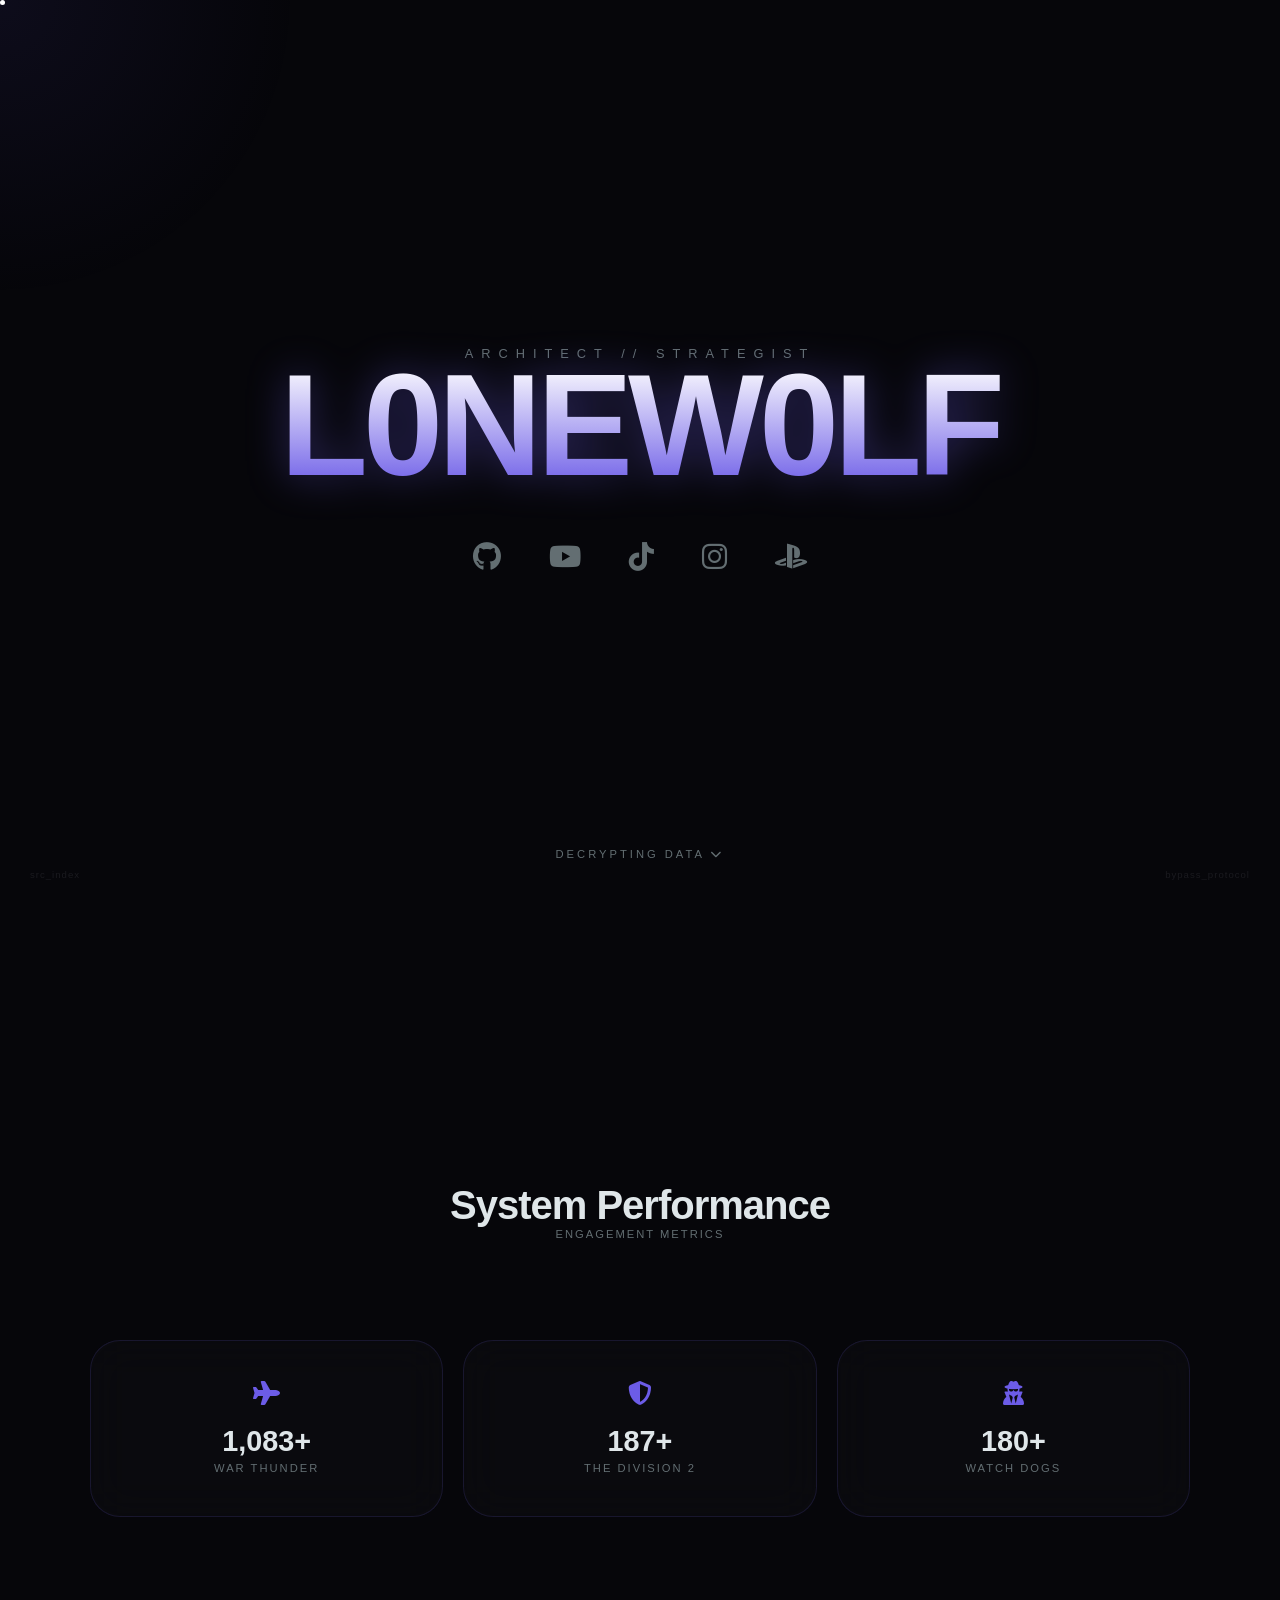
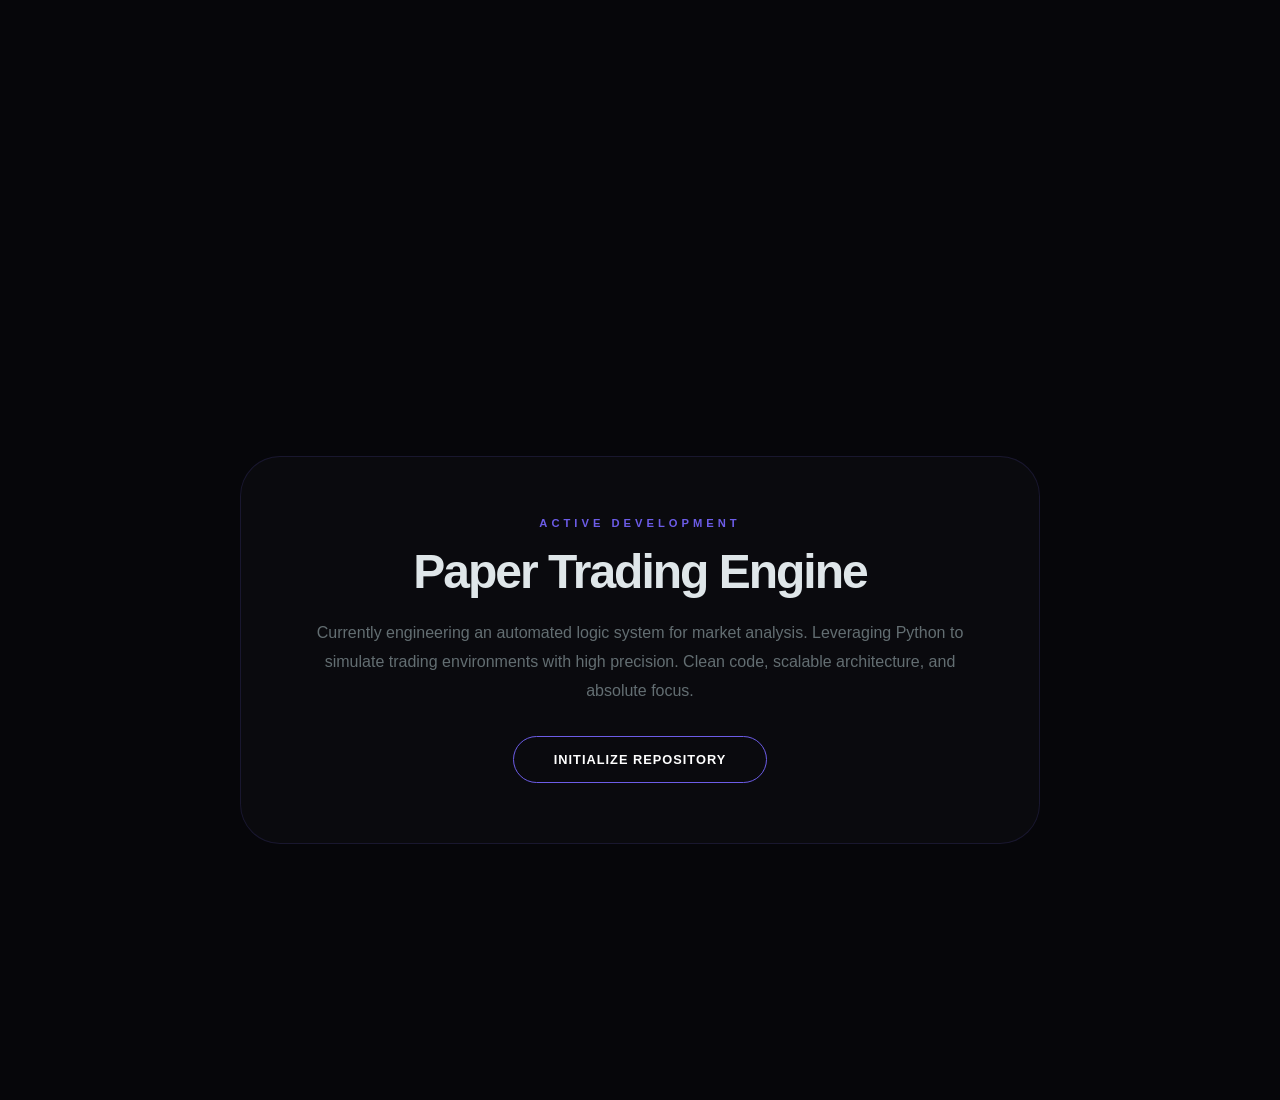
==== commit 4479dfe4: "removed fortnite stats" ====
--- a/index.html
+++ b/index.html
@@ -263,11 +263,6 @@
             </div>
 
             <div class="grid">
-                <div class="card">
-                    <i class="fas fa-crosshairs"></i>
-                    <span class="num">1,500+</span>
-                    <span class="tag">Fortnite Ops</span>
-                </div>
                 <div class="card">
                     <i class="fas fa-plane"></i>
                     <span class="num">1,083+</span>
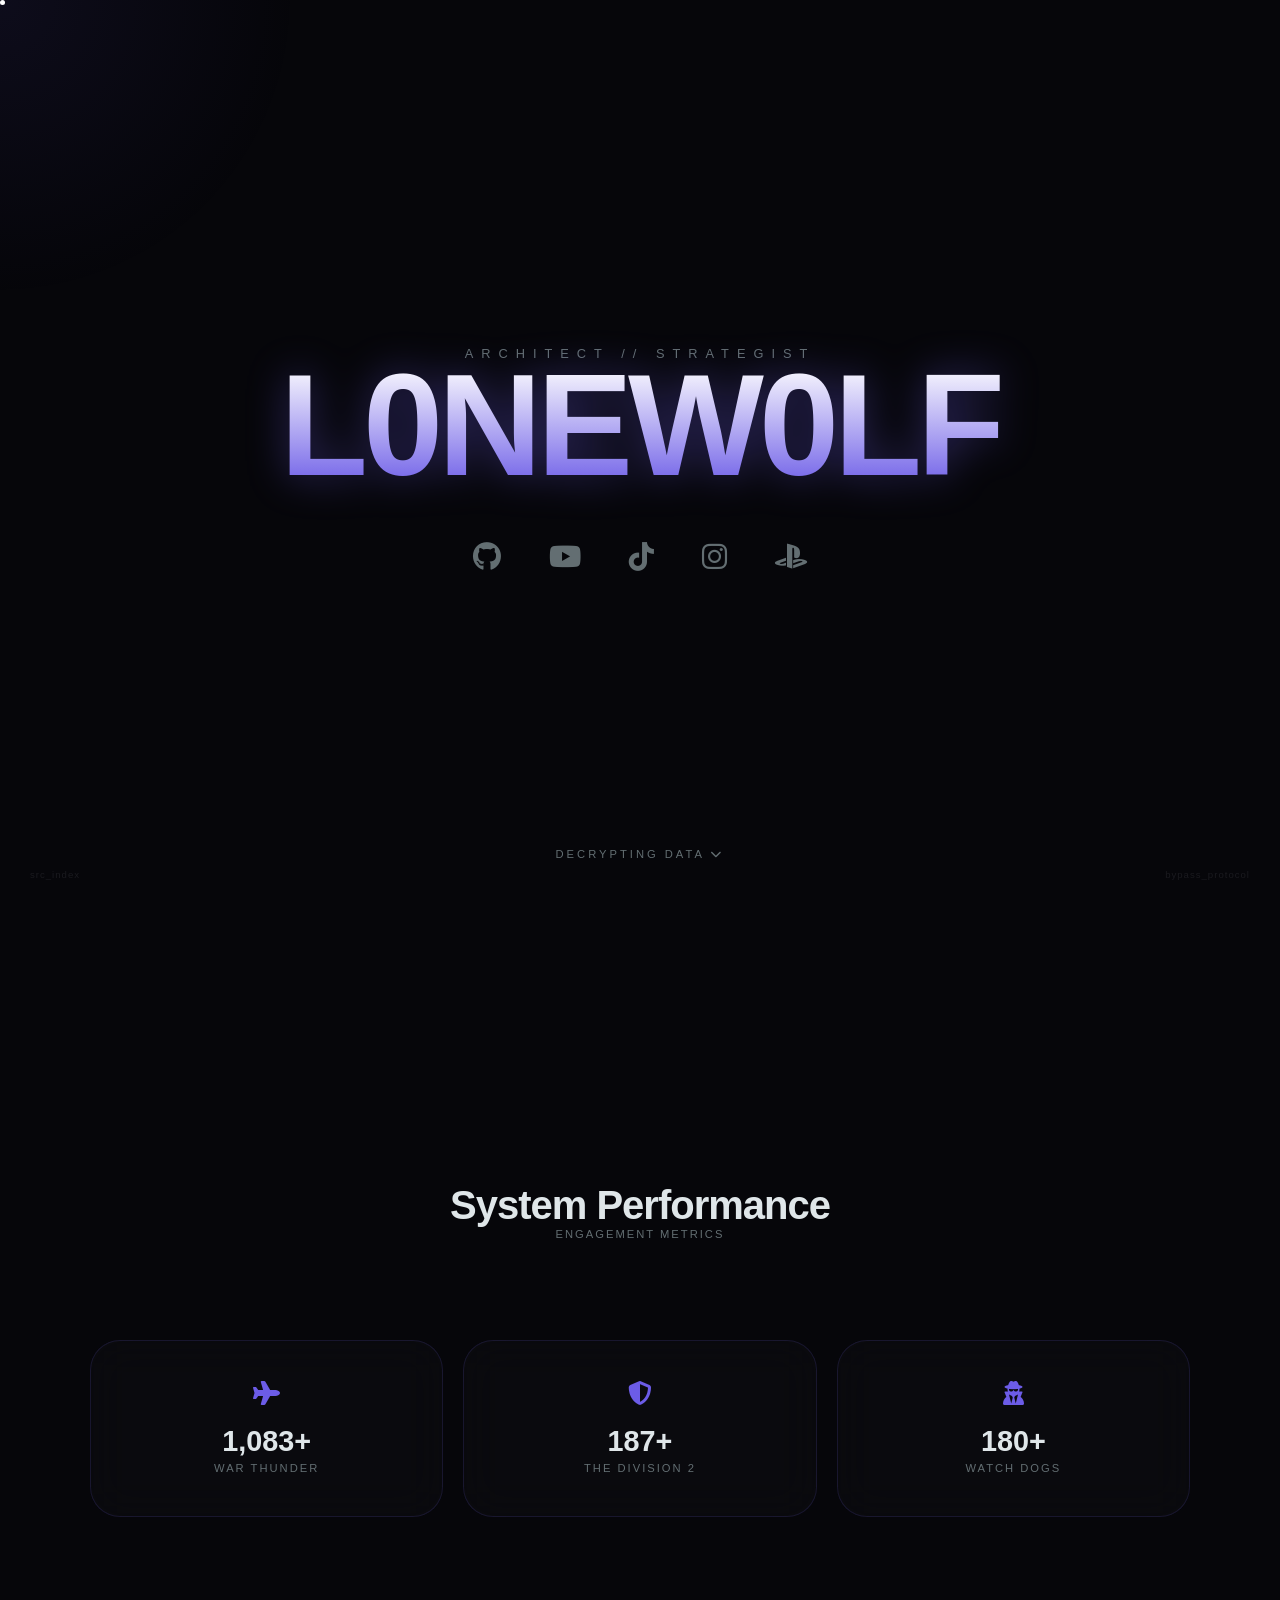
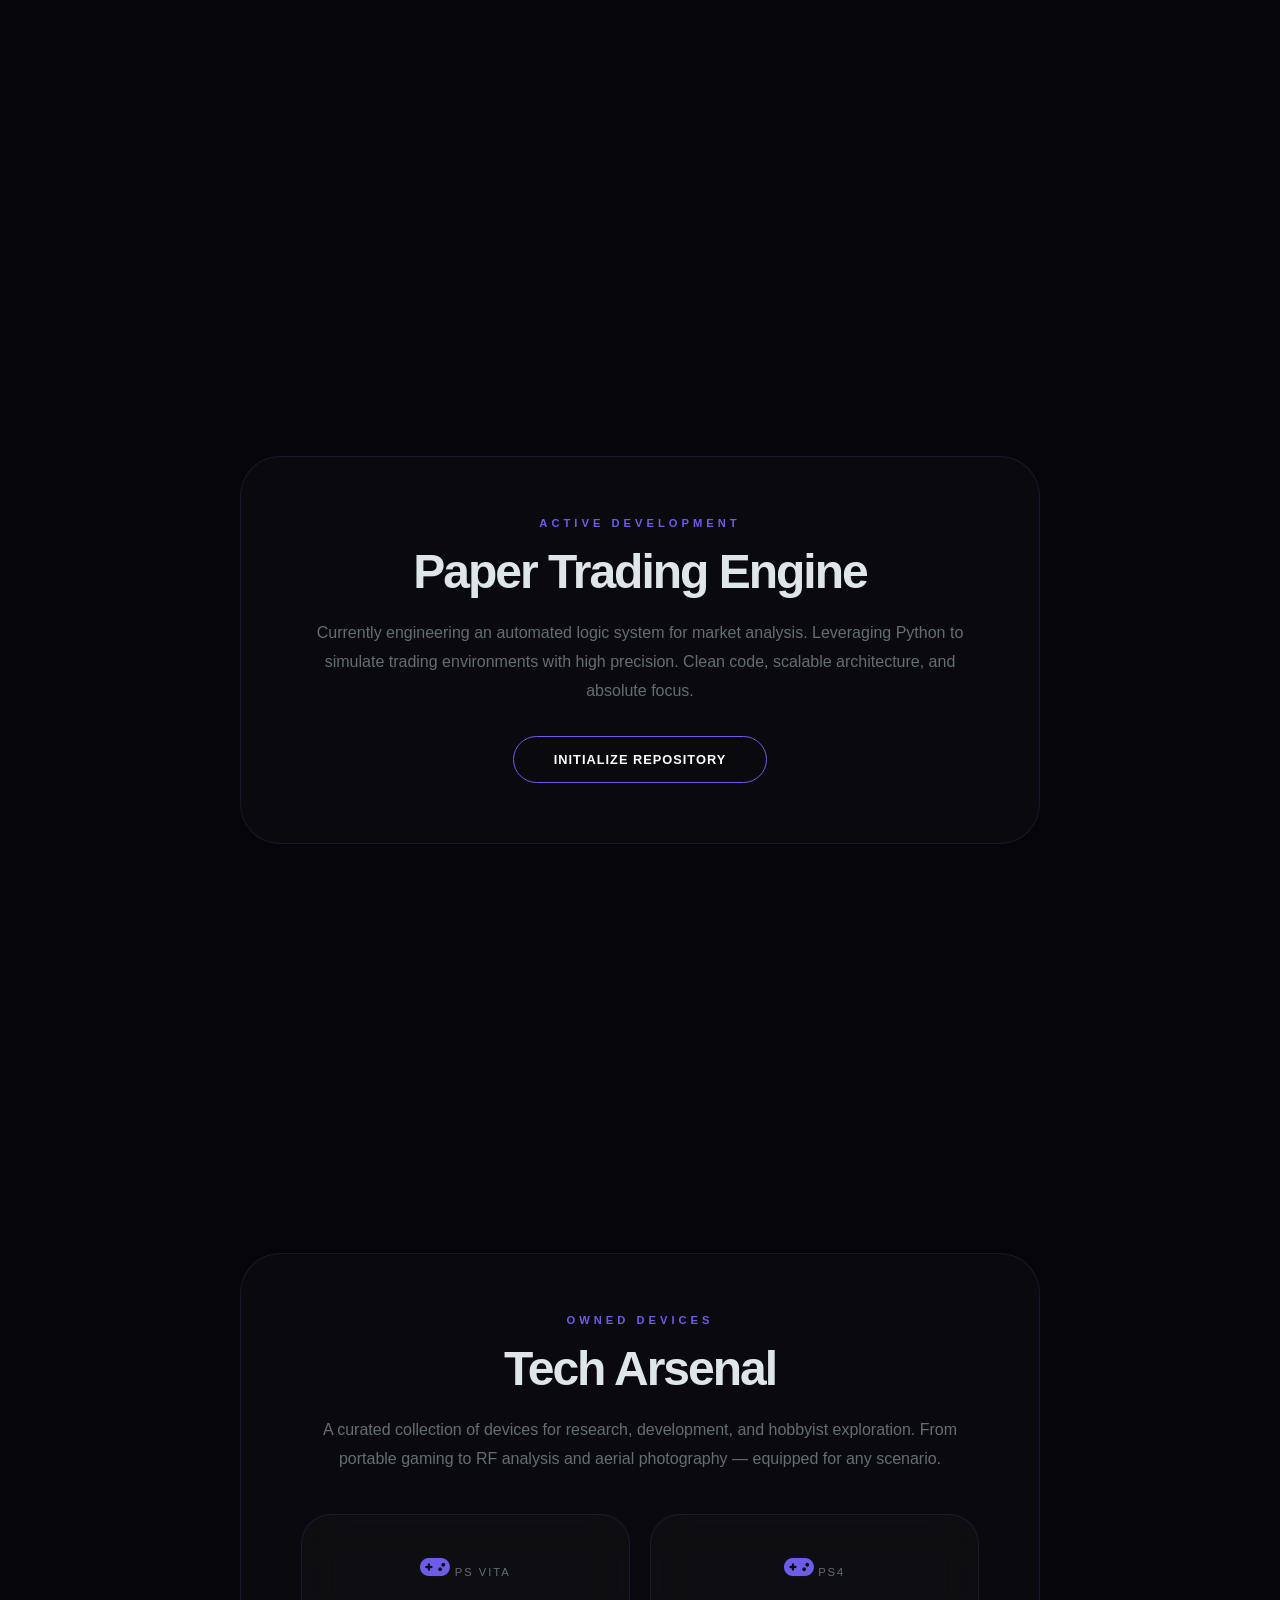
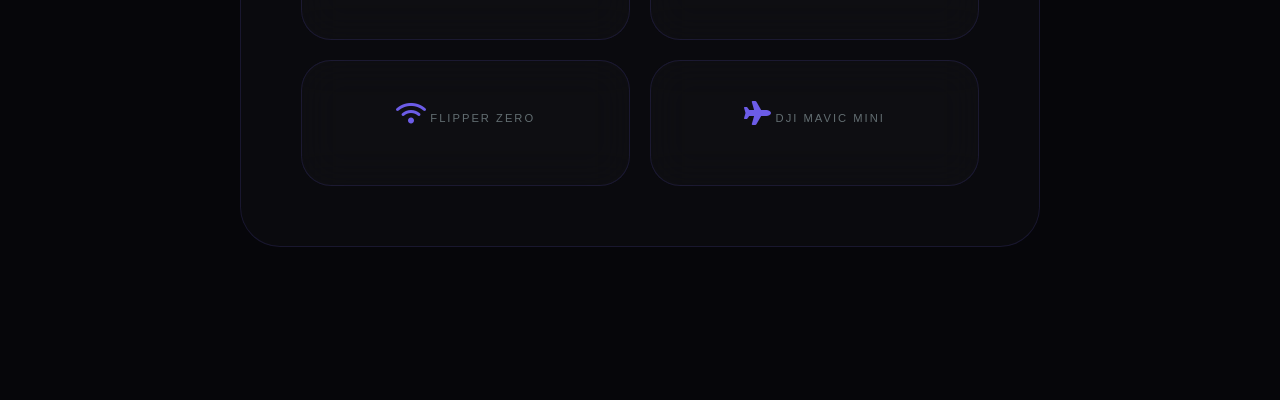
==== commit f96a5fcc: "added section" ====
--- a/index.html
+++ b/index.html
@@ -293,6 +293,35 @@
                 <a href="https://github.com/mohameddodda/Paper_trading_bot" target="_blank" class="btn-main">INITIALIZE REPOSITORY</a>
             </div>
         </section>
+
+        <section>
+            <div class="project-highlight">
+                <p style="color: var(--accent-purple); font-weight: 800; font-size: 0.7rem; letter-spacing: 4px; margin-bottom: 15px;">OWNED DEVICES</p>
+                <h2 style="font-size: 3rem; letter-spacing: -2px; margin-bottom: 20px;">Tech Arsenal</h2>
+                <p style="color: var(--text-dim); line-height: 1.8;">
+                    A curated collection of devices for research, development, and hobbyist exploration. 
+                    From portable gaming to RF analysis and aerial photography — equipped for any scenario.
+                </p>
+                <div class="grid" style="margin-top: 40px;">
+                    <div class="card">
+                        <i class="fas fa-gamepad"></i>
+                        <span class="tag">PS Vita</span>
+                    </div>
+                    <div class="card">
+                        <i class="fas fa-gamepad"></i>
+                        <span class="tag">PS4</span>
+                    </div>
+                    <div class="card">
+                        <i class="fas fa-wifi"></i>
+                        <span class="tag">Flipper Zero</span>
+                    </div>
+                    <div class="card">
+                        <i class="fas fa-plane"></i>
+                        <span class="tag">DJI Mavic Mini</span>
+                    </div>
+                </div>
+            </div>
+        </section>
     </div>
 
     <a href="https://mohameddodda.github.io/Paper_trading_bot/" class="ghost-link g-left">src_index</a>
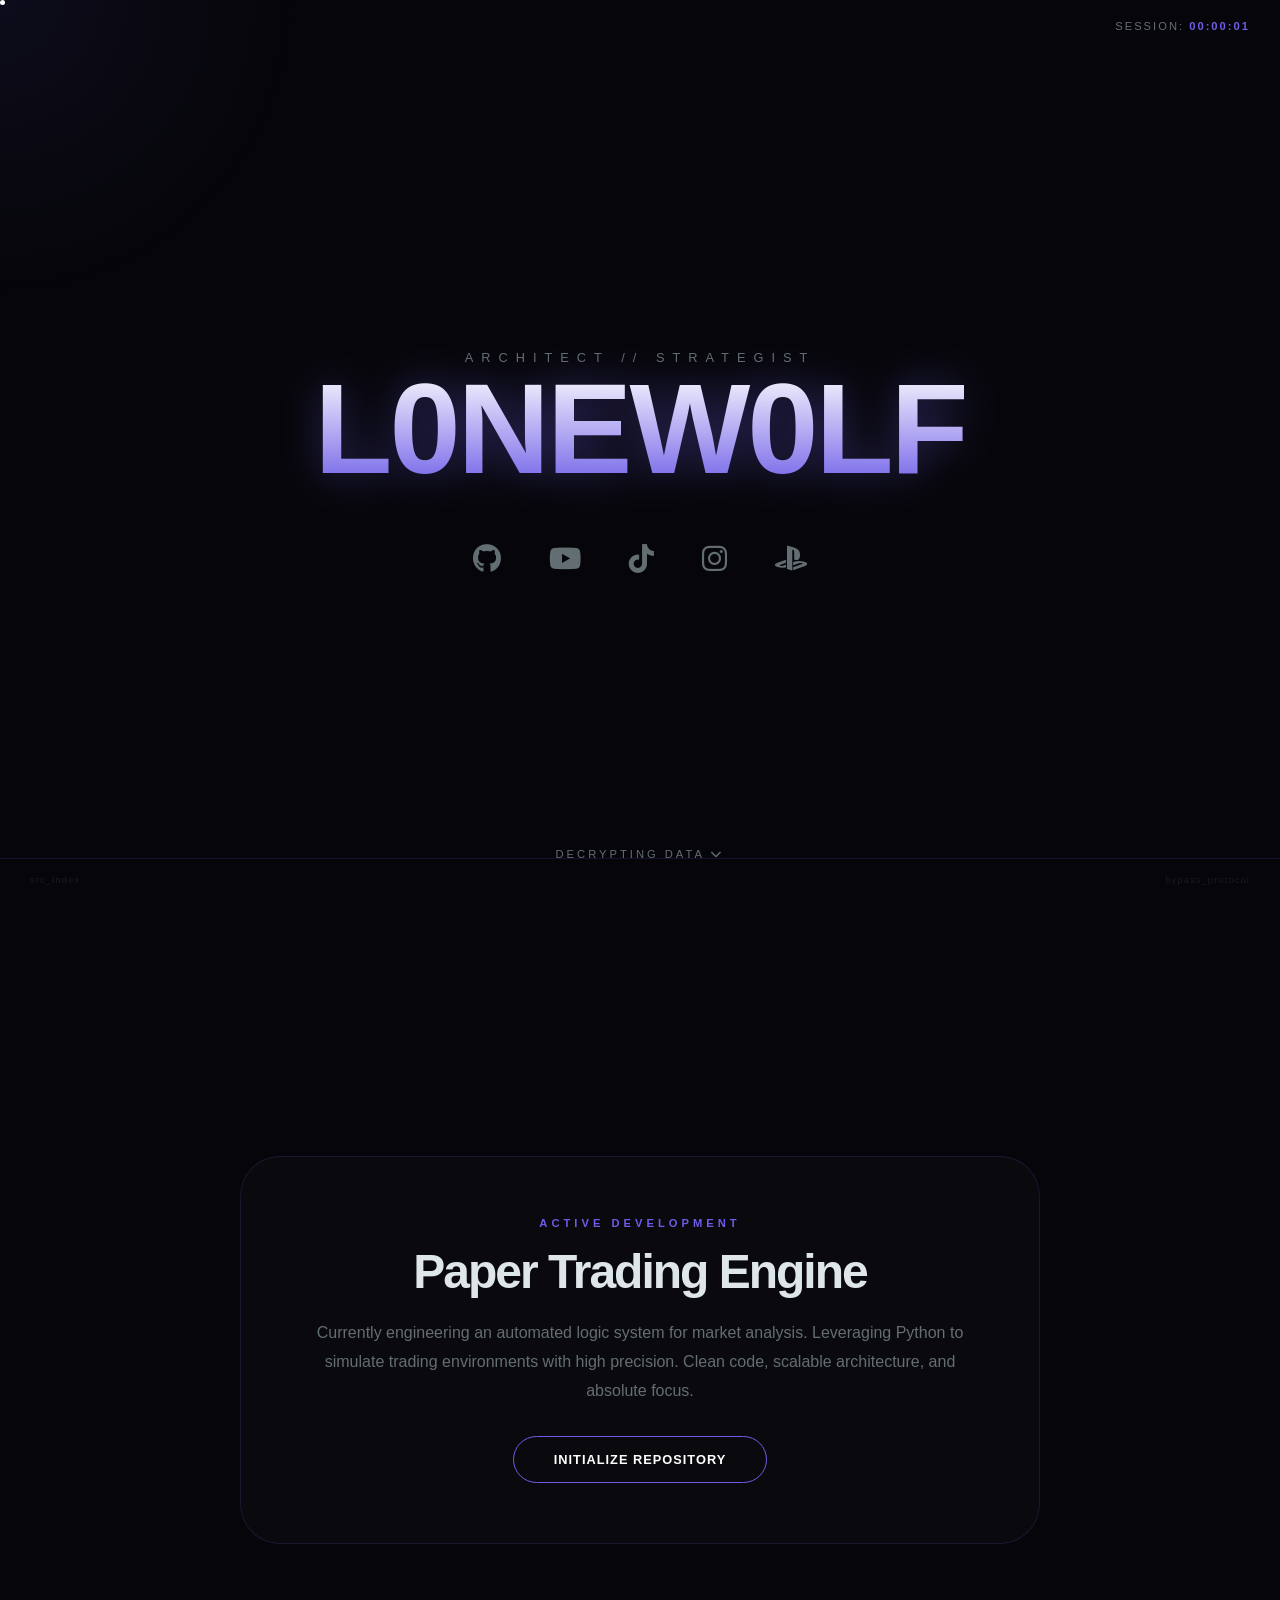
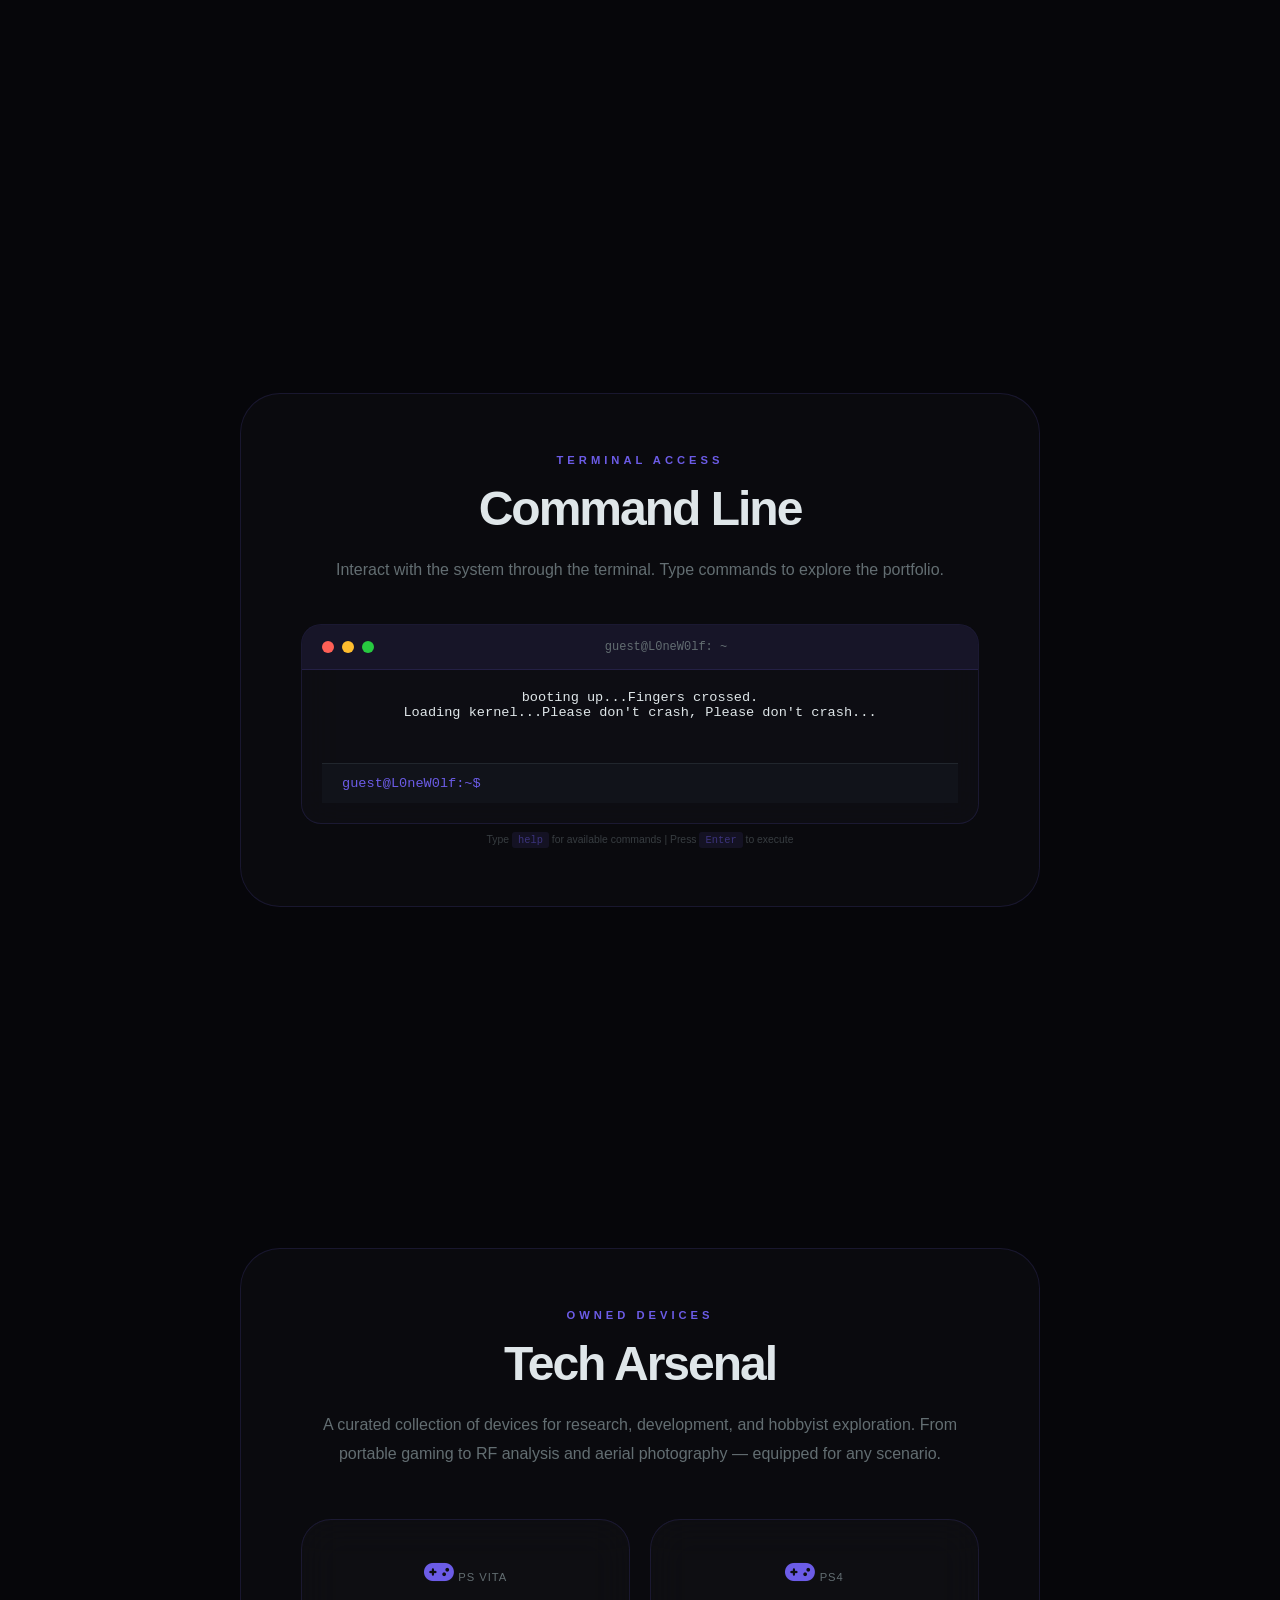
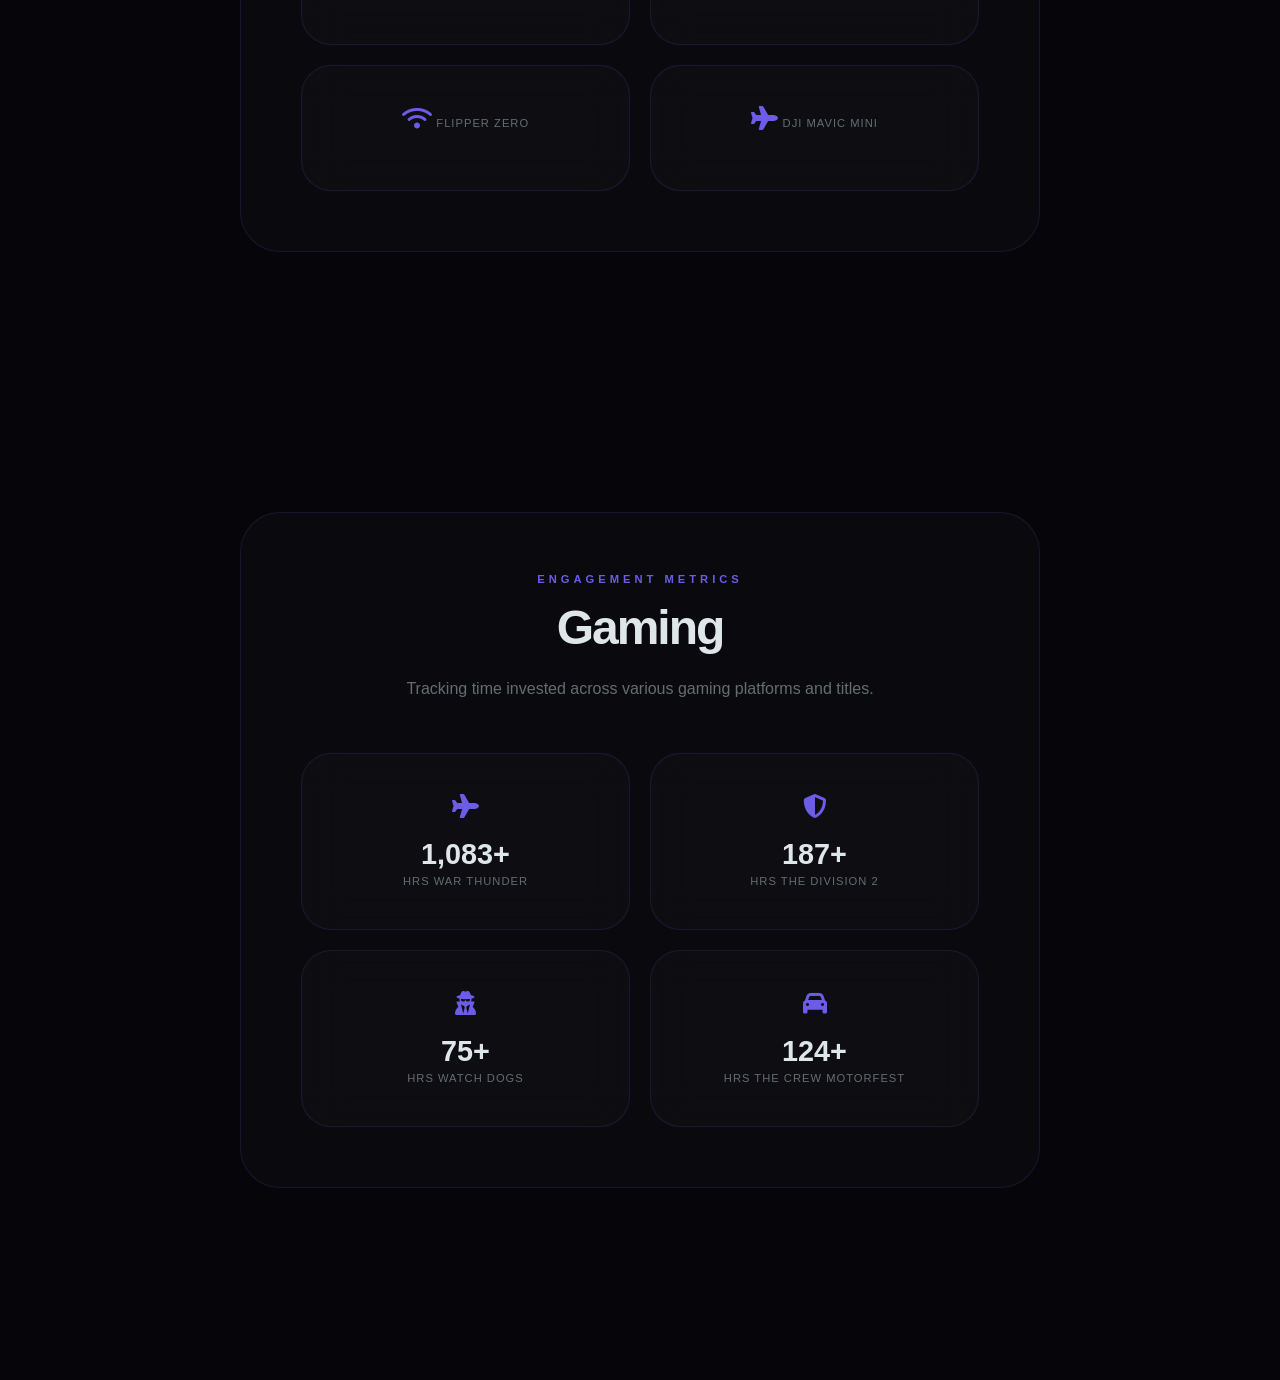
==== commit e8d59dcd: "'a little upgrade to terminal'" ====
--- a/index.html
+++ b/index.html
@@ -2,18 +2,21 @@
 <html lang="en">
 <head>
     <meta charset="UTF-8">
-    <meta name="viewport" content="width=device-width, initial-scale=1.0">
-    <title>L0neW0lf | Prime</title>
+    <meta name="viewport" content="width=device-width, initial-scale=1.0, viewport-fit=cover">
+    <title>L0neW0lf |</title>
     <link rel="stylesheet" href="https://cdnjs.cloudflare.com/ajax/libs/font-awesome/6.5.0/css/all.min.css">
     <style>
         :root {
             --bg-deep: #06060a;
-            --accent-purple: #6c5ce7; /* That purple you loved */
+            --accent-purple: #6c5ce7;
             --accent-blue: #0984e3;
             --text-bright: #dfe6e9;
             --text-dim: #636e72;
             --glass: rgba(255, 255, 255, 0.02);
             --glass-border: rgba(108, 92, 231, 0.15);
+            --section-padding: clamp(40px, 8vw, 80px);
+            --card-padding: clamp(20px, 4vw, 40px);
+            --container-max: 1100px;
         }
 
         * {
@@ -21,6 +24,12 @@
             padding: 0;
             box-sizing: border-box;
             cursor: none; 
+        }
+
+        /* Touch devices - disable custom cursor */
+        @media (hover: none) and (pointer: coarse) {
+            * { cursor: auto !important; }
+            #cursor-glow, #dot { display: none !important; }
         }
 
         body {
@@ -30,6 +39,7 @@
             overflow-x: hidden;
             overflow-y: auto;
             scroll-behavior: smooth;
+            padding: env(safe-area-inset-top) env(safe-area-inset-right) env(safe-area-inset-bottom) env(safe-area-inset-left);
         }
 
         /* --- Background Effects --- */
@@ -41,19 +51,20 @@
             height: 100%;
             object-fit: cover;
             z-index: -2;
-            opacity: 0.18;
+            opacity: 0.25;
             filter: contrast(1.2) brightness(0.7);
         }
 
         #cursor-glow {
             position: fixed;
-            width: 600px;
-            height: 600px;
+            width: clamp(200px, 50vw, 600px);
+            height: clamp(200px, 50vw, 600px);
             background: radial-gradient(circle, rgba(108, 92, 231, 0.08) 0%, rgba(0,0,0,0) 70%);
             border-radius: 50%;
             pointer-events: none;
             z-index: -1;
             transform: translate(-50%, -50%);
+            will-change: transform;
         }
 
         #dot {
@@ -72,13 +83,15 @@
             flex-direction: column;
             align-items: center;
             width: 100%;
-            padding: 0 20px;
+            padding: 0 clamp(12px, 3vw, 20px);
+            padding-bottom: 80px;
         }
 
         section {
             min-height: 100vh;
+            min-height: 100dvh;
             width: 100%;
-            max-width: 1100px;
+            max-width: var(--container-max);
             display: flex;
             flex-direction: column;
             justify-content: center;
@@ -86,6 +99,7 @@
             opacity: 0;
             transform: translateY(40px);
             transition: all 1.2s cubic-bezier(0.16, 1, 0.3, 1);
+            padding: var(--section-padding) clamp(12px, 3vw, 20px);
         }
 
         section.visible {
@@ -95,35 +109,41 @@
 
         /* --- Hero --- */
         .hero h1 {
-            font-size: clamp(3rem, 15vw, 9rem);
+            font-size: clamp(2.5rem, 12vw, 8rem);
             font-weight: 900;
-            letter-spacing: -5px;
+            letter-spacing: -3px;
             text-transform: uppercase;
             background: linear-gradient(to bottom, #fff, var(--accent-purple));
+            background-clip: text;
             -webkit-background-clip: text;
             -webkit-text-fill-color: transparent;
             filter: drop-shadow(0 0 20px rgba(108, 92, 231, 0.4));
-            line-height: 0.9;
+            line-height: 1;
+            text-align: center;
         }
 
         .hero .subtitle {
-            margin-top: 20px;
-            font-size: 0.8rem;
+            margin-top: clamp(15px, 4vw, 25px);
+            font-size: clamp(0.65rem, 2vw, 0.8rem);
             text-transform: uppercase;
-            letter-spacing: 8px;
+            letter-spacing: clamp(4px, 2vw, 8px);
             color: var(--text-dim);
+            text-align: center;
         }
 
         /* --- Social Dock --- */
         .socials {
             display: flex;
-            gap: 3rem;
-            margin-top: 50px;
+            flex-wrap: wrap;
+            justify-content: center;
+            gap: clamp(1.2rem, 4vw, 3rem);
+            margin-top: clamp(30px, 8vw, 50px);
+            padding: 0 10px;
         }
 
         .socials a {
             color: var(--text-dim);
-            font-size: 1.8rem;
+            font-size: clamp(1.4rem, 4vw, 1.8rem);
             transition: 0.4s cubic-bezier(0.175, 0.885, 0.32, 1.275);
         }
 
@@ -136,17 +156,18 @@
         /* --- Grid Metrics --- */
         .grid {
             display: grid;
-            grid-template-columns: repeat(auto-fit, minmax(240px, 1fr));
-            gap: 20px;
+            grid-template-columns: repeat(auto-fit, minmax(min(200px, 100%), 1fr));
+            gap: clamp(12px, 3vw, 20px);
             width: 100%;
-            margin-top: 50px;
+            margin-top: clamp(30px, 6vw, 50px);
+            justify-content: center;
         }
 
         .card {
             background: var(--glass);
             border: 1px solid var(--glass-border);
-            padding: 40px;
-            border-radius: 30px;
+            padding: var(--card-padding);
+            border-radius: clamp(16px, 4vw, 30px);
             backdrop-filter: blur(20px);
             transition: 0.4s;
             text-align: center;
@@ -158,29 +179,64 @@
             transform: translateY(-10px);
         }
 
-        .card i { color: var(--accent-purple); font-size: 1.5rem; margin-bottom: 20px; }
-        .card .num { display: block; font-size: 1.8rem; font-weight: 800; }
-        .card .tag { font-size: 0.7rem; color: var(--text-dim); text-transform: uppercase; letter-spacing: 2px; }
+        .card i { 
+            color: var(--accent-purple); 
+            font-size: clamp(1.2rem, 3vw, 1.5rem); 
+            margin-bottom: clamp(12px, 3vw, 20px); 
+        }
+        .card .num { 
+            display: block; 
+            font-size: clamp(1.4rem, 4vw, 1.8rem); 
+            font-weight: 800; 
+        }
+        .card .tag { 
+            font-size: clamp(0.6rem, 1.5vw, 0.7rem); 
+            color: var(--text-dim); 
+            text-transform: uppercase; 
+            letter-spacing: 1px; 
+        }
 
         /* --- Project Focus --- */
         .project-highlight {
             background: rgba(255,255,255,0.02);
             border: 1px solid var(--glass-border);
-            padding: 60px;
-            border-radius: 40px;
+            padding: clamp(24px, 6vw, 60px);
+            border-radius: clamp(20px, 5vw, 40px);
             text-align: center;
+            width: 100%;
             max-width: 800px;
         }
 
+        .project-highlight h2 {
+            font-size: clamp(1.8rem, 6vw, 3rem);
+            letter-spacing: -2px;
+            margin-bottom: clamp(15px, 3vw, 20px);
+        }
+
+        .project-highlight p {
+            color: var(--text-dim);
+            line-height: 1.8;
+            font-size: clamp(0.85rem, 2vw, 1rem);
+        }
+
+        .project-highlight .label {
+            color: var(--accent-purple);
+            font-weight: 800;
+            font-size: clamp(0.6rem, 1.5vw, 0.7rem);
+            letter-spacing: 4px;
+            margin-bottom: 15px;
+            display: block;
+        }
+
         .btn-main {
-            margin-top: 30px;
-            padding: 15px 40px;
+            margin-top: clamp(20px, 5vw, 30px);
+            padding: clamp(12px, 3vw, 15px) clamp(24px, 6vw, 40px);
             border: 1px solid var(--accent-purple);
             border-radius: 100px;
             color: #fff;
             text-decoration: none;
             font-weight: 700;
-            font-size: 0.8rem;
+            font-size: clamp(0.7rem, 1.5vw, 0.8rem);
             letter-spacing: 1px;
             transition: 0.3s;
             display: inline-block;
@@ -191,15 +247,12 @@
             box-shadow: 0 0 30px rgba(108, 92, 231, 0.4);
         }
 
-        /* --- Hidden Footer Links --- */
+        /* --- Hidden Footer Links (now inside footer) --- */
         .ghost-link {
-            position: fixed;
-            bottom: 20px;
             font-size: 0.6rem;
-            color: #1a1a1f; /* Almost invisible grey */
+            color: #1a1a1f;
             text-decoration: none;
             transition: 0.5s;
-            z-index: 100;
             letter-spacing: 1px;
         }
 
@@ -208,13 +261,28 @@
             text-shadow: 0 0 8px var(--accent-purple);
         }
 
-        .g-left { left: 30px; }
-        .g-right { right: 30px; }
+        .g-left { left: 0; }
+        .g-right { right: 0; }
+
+        /* --- Footer --- */
+        .footer {
+            position: fixed;
+            bottom: 0;
+            left: 0;
+            width: 100%;
+            background: var(--bg-deep);
+            border-top: 1px solid var(--glass-border);
+            display: flex;
+            justify-content: space-between;
+            align-items: center;
+            padding: 15px 30px;
+            z-index: 100;
+        }
 
         .scroll-indicator {
             position: absolute;
             bottom: 40px;
-            font-size: 0.7rem;
+            font-size: clamp(0.6rem, 1.5vw, 0.7rem);
             color: var(--text-dim);
             letter-spacing: 3px;
             animation: pulse 2s infinite;
@@ -225,9 +293,315 @@
             50% { opacity: 1; transform: translateY(10px); }
         }
 
-        @media (max-width: 768px) {
-            .hero h1 { font-size: 4.5rem; }
-            .grid { grid-template-columns: 1fr; }
+        /* --- Session Uptime Timer --- */
+        #session-timer {
+            position: fixed;
+            top: clamp(10px, 3vw, 20px);
+            right: clamp(12px, 3vw, 30px);
+            font-size: clamp(0.6rem, 1.5vw, 0.7rem);
+            color: var(--text-dim);
+            letter-spacing: 2px;
+            z-index: 9999;
+        }
+
+        #session-timer span {
+            color: var(--accent-purple);
+            font-weight: 600;
+        }
+
+        /* --- Additional Media Queries --- */
+        @media (max-width: 480px) {
+            .hero h1 {
+                font-size: 2.5rem;
+                letter-spacing: -2px;
+            }
+            
+            .hero .subtitle {
+                font-size: 0.6rem;
+                letter-spacing: 3px;
+            }
+            
+            .socials {
+                gap: 1.2rem;
+            }
+            
+            .socials a {
+                font-size: 1.4rem;
+            }
+            
+            .project-highlight {
+                padding: 20px;
+            }
+            
+            .card {
+                padding: 20px;
+            }
+            
+            .ghost-link {
+                font-size: 0.5rem;
+            }
+            
+            .footer {
+                padding: 12px 15px;
+            }
+        }
+
+        @media (min-width: 769px) {
+            .grid {
+                grid-template-columns: repeat(auto-fit, minmax(240px, 1fr));
+            }
+        }
+
+        /* Landscape mobile optimization */
+        @media (max-height: 500px) and (orientation: landscape) {
+            section {
+                min-height: auto;
+                padding: 40px 20px;
+            }
+            
+            .scroll-indicator {
+                display: none;
+            }
+            
+            .hero h1 {
+                font-size: 2rem;
+            }
+        }
+
+        /* High contrast mode support */
+        @media (prefers-contrast: high) {
+            :root {
+                --glass-border: rgba(108, 92, 231, 0.4);
+            }
+            
+            .card, .project-highlight {
+                border-width: 2px;
+            }
+        }
+
+        /* Reduced motion support */
+        @media (prefers-reduced-motion: reduce) {
+            * {
+                transition: none !important;
+                animation: none !important;
+            }
+            
+            section {
+                opacity: 1;
+                transform: none;
+            }
+        }
+
+        /* --- Terminal Window Styles (from index.html) --- */
+        .terminal-container {
+            background: rgba(15, 15, 20, 0.85);
+            border: 1px solid var(--glass-border);
+            border-radius: clamp(12px, 3vw, 20px);
+            width: 100%;
+            max-width: 700px;
+            /* Fixed: Use 100dvh for mobile, remove fixed heights to prevent scrollbars */
+            height: auto;
+            min-height: 200px;
+            max-height: 80vh;
+            max-height: 80dvh;
+            overflow: hidden;
+            backdrop-filter: blur(20px);
+            -webkit-backdrop-filter: blur(20px);
+            margin-top: clamp(24px, 5vw, 40px);
+            display: flex;
+            flex-direction: column;
+        }
+
+        .terminal-header {
+            display: flex;
+            align-items: center;
+            padding: clamp(10px, 2.5vw, 15px) clamp(12px, 3vw, 20px);
+            background: rgba(108, 92, 231, 0.1);
+            border-bottom: 1px solid var(--glass-border);
+        }
+
+        .terminal-buttons {
+            display: flex;
+            gap: 8px;
+        }
+
+        .terminal-btn {
+            width: clamp(10px, 2vw, 12px);
+            height: clamp(10px, 2vw, 12px);
+            border-radius: 50%;
+        }
+
+        .terminal-btn.close { background: #ff5f56; }
+        .terminal-btn.minimize { background: #ffbd2e; }
+        .terminal-btn.maximize { background: #27ca40; }
+
+        .terminal-title {
+            flex: 1;
+            text-align: center;
+            font-family: 'Fira Code', 'Consolas', monospace;
+            font-size: clamp(0.6rem, 1.5vw, 0.75rem);
+            color: var(--text-dim);
+        }
+
+        .terminal-body {
+            /* Fixed: Use flex to fill available space, remove fixed max-height */
+            flex: 1;
+            display: flex;
+            flex-direction: column;
+            padding: clamp(12px, 3vw, 20px);
+            font-family: 'Fira Code', 'Consolas', monospace;
+            font-size: clamp(0.7rem, 2vw, 0.85rem);
+            min-height: 80px;
+            overflow-y: auto;
+            /* Hide scrollbar but keep functionality */
+            scrollbar-width: thin;
+            scrollbar-color: rgba(108, 92, 231, 0.3) transparent;
+        }
+
+        /* Custom scrollbar for webkit browsers */
+        .terminal-body::-webkit-scrollbar {
+            width: 4px;
+        }
+
+        .terminal-body::-webkit-scrollbar-track {
+            background: transparent;
+        }
+
+        .terminal-body::-webkit-scrollbar-thumb {
+            background: rgba(108, 92, 231, 0.3);
+            border-radius: 2px;
+        }
+
+        .terminal-body::-webkit-scrollbar-thumb:hover {
+            background: rgba(108, 92, 231, 0.5);
+        }
+
+        .terminal-line {
+            margin-bottom: 8px;
+            line-height: 1.6;
+        }
+
+        .terminal-prompt {
+            color: var(--accent-purple);
+            margin-right: 8px;
+        }
+
+        .terminal-input-line {
+            display: flex;
+            align-items: center;
+            flex-wrap: wrap;
+            padding: 12px 20px;
+            padding-bottom: 12px;
+            background-color: rgba(22, 27, 34, 0.5);
+            border-top: 1px solid #21262d;
+            /* Lock input to terminal border */
+            margin-top: auto;
+            flex-shrink: 0;
+        }
+
+        .terminal-input {
+            flex: 1;
+            min-width: 100px;
+            background: transparent;
+            border: none;
+            outline: none;
+            color: var(--text-bright);
+            font-family: 'Fira Code', 'Consolas', monospace;
+            font-size: inherit;
+            caret-color: var(--accent-purple);
+        }
+
+        .terminal-output {
+            margin-bottom: 15px;
+        }
+
+        .terminal-output .cmd {
+            color: var(--accent-purple);
+        }
+
+        .terminal-output .response {
+            color: var(--text-dim);
+            padding-left: 20px;
+            margin-top: 4px;
+        }
+
+        .terminal-output .command {
+            color: #c9d1d9;
+        }
+
+        .terminal-output .output {
+            color: #8b949e;
+            margin-bottom: 8px;
+        }
+
+        .terminal-output .error {
+            color: #ff7b72;
+        }
+
+        .terminal-output .warning {
+            color: #d29922;
+        }
+
+        .terminal-output .info {
+            color: #58a6ff;
+        }
+
+        .terminal-output .success {
+            color: #3fb950;
+        }
+
+        .terminal-hint {
+            font-size: clamp(0.55rem, 1.5vw, 0.65rem);
+            color: var(--text-dim);
+            opacity: 0.5;
+            margin-top: clamp(8px, 2vw, 10px);
+            text-align: center;
+            padding: 0 10px;
+        }
+
+        .terminal-hint kbd {
+            background: rgba(108, 92, 231, 0.2);
+            padding: 2px 6px;
+            border-radius: 3px;
+            color: var(--accent-purple);
+        }
+
+        /* Prompt styling */
+        .prompt {
+            color: var(--accent-purple);
+            margin-right: 8px;
+            white-space: nowrap;
+            font-weight: 500;
+        }
+
+        .prompt.admin {
+            color: #ff7b72;
+        }
+
+        /* Command input */
+        #command-input {
+            background: transparent;
+            border: none;
+            color: var(--text-bright);
+            font-family: 'Fira Code', 'Consolas', monospace;
+            font-size: clamp(0.7rem, 2vw, 0.85rem);
+            flex: 1;
+            min-width: 100px;
+            outline: none;
+            caret-color: var(--accent-purple);
+        }
+
+        #command-input::selection {
+            background: #388bfd;
+            color: #0d1117;
+        }
+
+        /* Terminal hint styling */
+        .terminal-hint kbd {
+            background: rgba(108, 92, 231, 0.2);
+            padding: 2px 6px;
+            border-radius: 3px;
+            color: var(--accent-purple);
         }
     </style>
 </head>
@@ -239,6 +613,9 @@
 
     <div id="cursor-glow"></div>
     <div id="dot"></div>
+
+    <!-- Session Uptime Timer -->
+    <div id="session-timer">SESSION: <span id="timer">00:00:00</span></div>
 
     <div class="wrapper">
         <section class="hero visible">
@@ -257,35 +634,10 @@
         </section>
 
         <section>
-            <div style="text-align: center; margin-bottom: 50px;">
-                <h2 style="font-size: 2.5rem; letter-spacing: -1px;">System Performance</h2>
-                <p style="color: var(--text-dim); letter-spacing: 2px; font-size: 0.7rem; text-transform: uppercase;">Engagement Metrics</p>
-            </div>
-
-            <div class="grid">
-                <div class="card">
-                    <i class="fas fa-plane"></i>
-                    <span class="num">1,083+</span>
-                    <span class="tag">War Thunder</span>
-                </div>
-                <div class="card">
-                    <i class="fas fa-shield-alt"></i>
-                    <span class="num">187+</span>
-                    <span class="tag">The Division 2</span>
-                </div>
-                <div class="card">
-                    <i class="fas fa-user-secret"></i>
-                    <span class="num">180+</span>
-                    <span class="tag">Watch Dogs</span>
-                </div>
-            </div>
-        </section>
-
-        <section>
             <div class="project-highlight">
-                <p style="color: var(--accent-purple); font-weight: 800; font-size: 0.7rem; letter-spacing: 4px; margin-bottom: 15px;">ACTIVE DEVELOPMENT</p>
-                <h2 style="font-size: 3rem; letter-spacing: -2px; margin-bottom: 20px;">Paper Trading Engine</h2>
-                <p style="color: var(--text-dim); line-height: 1.8;">
+                <span class="label">ACTIVE DEVELOPMENT</span>
+                <h2>Paper Trading Engine</h2>
+                <p>
                     Currently engineering an automated logic system for market analysis. 
                     Leveraging Python to simulate trading environments with high precision. 
                     Clean code, scalable architecture, and absolute focus.
@@ -296,13 +648,44 @@
 
         <section>
             <div class="project-highlight">
-                <p style="color: var(--accent-purple); font-weight: 800; font-size: 0.7rem; letter-spacing: 4px; margin-bottom: 15px;">OWNED DEVICES</p>
-                <h2 style="font-size: 3rem; letter-spacing: -2px; margin-bottom: 20px;">Tech Arsenal</h2>
-                <p style="color: var(--text-dim); line-height: 1.8;">
+                <span class="label">TERMINAL ACCESS</span>
+                <h2>Command Line</h2>
+                <p>
+                    Interact with the system through the terminal. 
+                    Type commands to explore the portfolio.
+                </p>
+
+                <!-- Terminal Window -->
+                <div class="terminal-container" id="terminal">
+                    <div class="terminal-header">
+                        <div class="terminal-buttons">
+                            <span class="terminal-btn close"></span>
+                            <span class="terminal-btn minimize"></span>
+                            <span class="terminal-btn maximize"></span>
+                        </div>
+                        <div class="terminal-title">guest@L0neW0lf: ~</div>
+                    </div>
+                    <div class="terminal-body" id="terminal-body">
+                        <div class="terminal-output" id="output"></div>
+                        <div class="terminal-input-line">
+                            <span class="prompt" id="prompt">guest@L0neW0lf:~$</span>
+                            <input type="text" id="command-input" autocomplete="off" spellcheck="false">
+                        </div>
+                    </div>
+                </div>
+                <div class="terminal-hint">Type <kbd>help</kbd> for available commands | Press <kbd>Enter</kbd> to execute</div>
+            </div>
+        </section>
+
+        <section>
+            <div class="project-highlight">
+                <span class="label">OWNED DEVICES</span>
+                <h2>Tech Arsenal</h2>
+                <p>
                     A curated collection of devices for research, development, and hobbyist exploration. 
                     From portable gaming to RF analysis and aerial photography — equipped for any scenario.
                 </p>
-                <div class="grid" style="margin-top: 40px;">
+                <div class="grid">
                     <div class="card">
                         <i class="fas fa-gamepad"></i>
                         <span class="tag">PS Vita</span>
@@ -318,26 +701,67 @@
                     <div class="card">
                         <i class="fas fa-plane"></i>
                         <span class="tag">DJI Mavic Mini</span>
+                    </div>
+                </div>
+            </div>
+        </section>
+
+        <section>
+            <div class="project-highlight">
+                <span class="label">ENGAGEMENT METRICS</span>
+                <h2>Gaming</h2>
+                <p>
+                    Tracking time invested across various gaming platforms and titles.
+                </p>
+
+                <div class="grid">
+                    <div class="card">
+                        <i class="fas fa-plane"></i>
+                        <span class="num"><span>1,083+</span></span>
+                        <span class="tag">hrs War Thunder</span>
+                    </div>
+                    <div class="card">
+                        <i class="fas fa-shield-alt"></i>
+                        <span class="num"><span>187+</span></span>
+                        <span class="tag">hrs The Division 2</span>
+                    </div>
+                    <div class="card">
+                        <i class="fas fa-user-secret"></i>
+                        <span class="num"><span>75+</span></span>
+                        <span class="tag">hrs Watch Dogs</span>
+                    </div>
+                    <div class="card">
+                        <i class="fas fa-car"></i>
+                        <span class="num"><span>124+</span></span>
+                        <span class="tag">hrs The Crew Motorfest</span>
                     </div>
                 </div>
             </div>
         </section>
     </div>
 
-    <a href="https://mohameddodda.github.io/Paper_trading_bot/" class="ghost-link g-left">src_index</a>
-    <a href="https://www.youtube.com/watch?v=dEIAdXGSChY" target="_blank" class="ghost-link g-right">bypass_protocol</a>
+    <!-- Footer with links -->
+    <footer class="footer">
+        <a href="https://mohameddodda.github.io/Paper_trading_bot/" class="ghost-link g-left">src_index</a>
+        <a href="https://www.youtube.com/watch?v=dEIAdXGSChY" target="_blank" class="ghost-link g-right">bypass_protocol</a>
+    </footer>
 
     <script>
         // Custom Cursor Movement
         const glow = document.getElementById('cursor-glow');
         const dot = document.getElementById('dot');
 
-        document.addEventListener('mousemove', (e) => {
-            glow.style.left = e.clientX + 'px';
-            glow.style.top = e.clientY + 'px';
-            dot.style.left = e.clientX + 'px';
-            dot.style.top = e.clientY + 'px';
-        });
+        // Check if device supports hover
+        const isTouchDevice = ('ontouchstart' in window) || (navigator.maxTouchPoints > 0);
+
+        if (!isTouchDevice) {
+            document.addEventListener('mousemove', (e) => {
+                glow.style.left = e.clientX + 'px';
+                glow.style.top = e.clientY + 'px';
+                dot.style.left = e.clientX + 'px';
+                dot.style.top = e.clientY + 'px';
+            });
+        }
 
         // Intersection Observer for Scroll Animations
         const observer = new IntersectionObserver((entries) => {
@@ -354,6 +778,23 @@
 
         // Soften Video Speed
         document.getElementById('bg-video').playbackRate = 0.5;
+
+        // Session Uptime Timer
+        const timerElement = document.getElementById('timer');
+        let seconds = 0;
+
+        setInterval(() => {
+            seconds++;
+            const hours = Math.floor(seconds / 3600);
+            const minutes = Math.floor((seconds % 3600) / 60);
+            const secs = seconds % 60;
+
+            timerElement.textContent = 
+                String(hours).padStart(2, '0') + ':' +
+                String(minutes).padStart(2, '0') + ':' +
+                String(secs).padStart(2, '0');
+        }, 1000);
     </script>
+    <script src="assets/Terminal/terminal.js"></script>
 </body>
-</html>+</html>
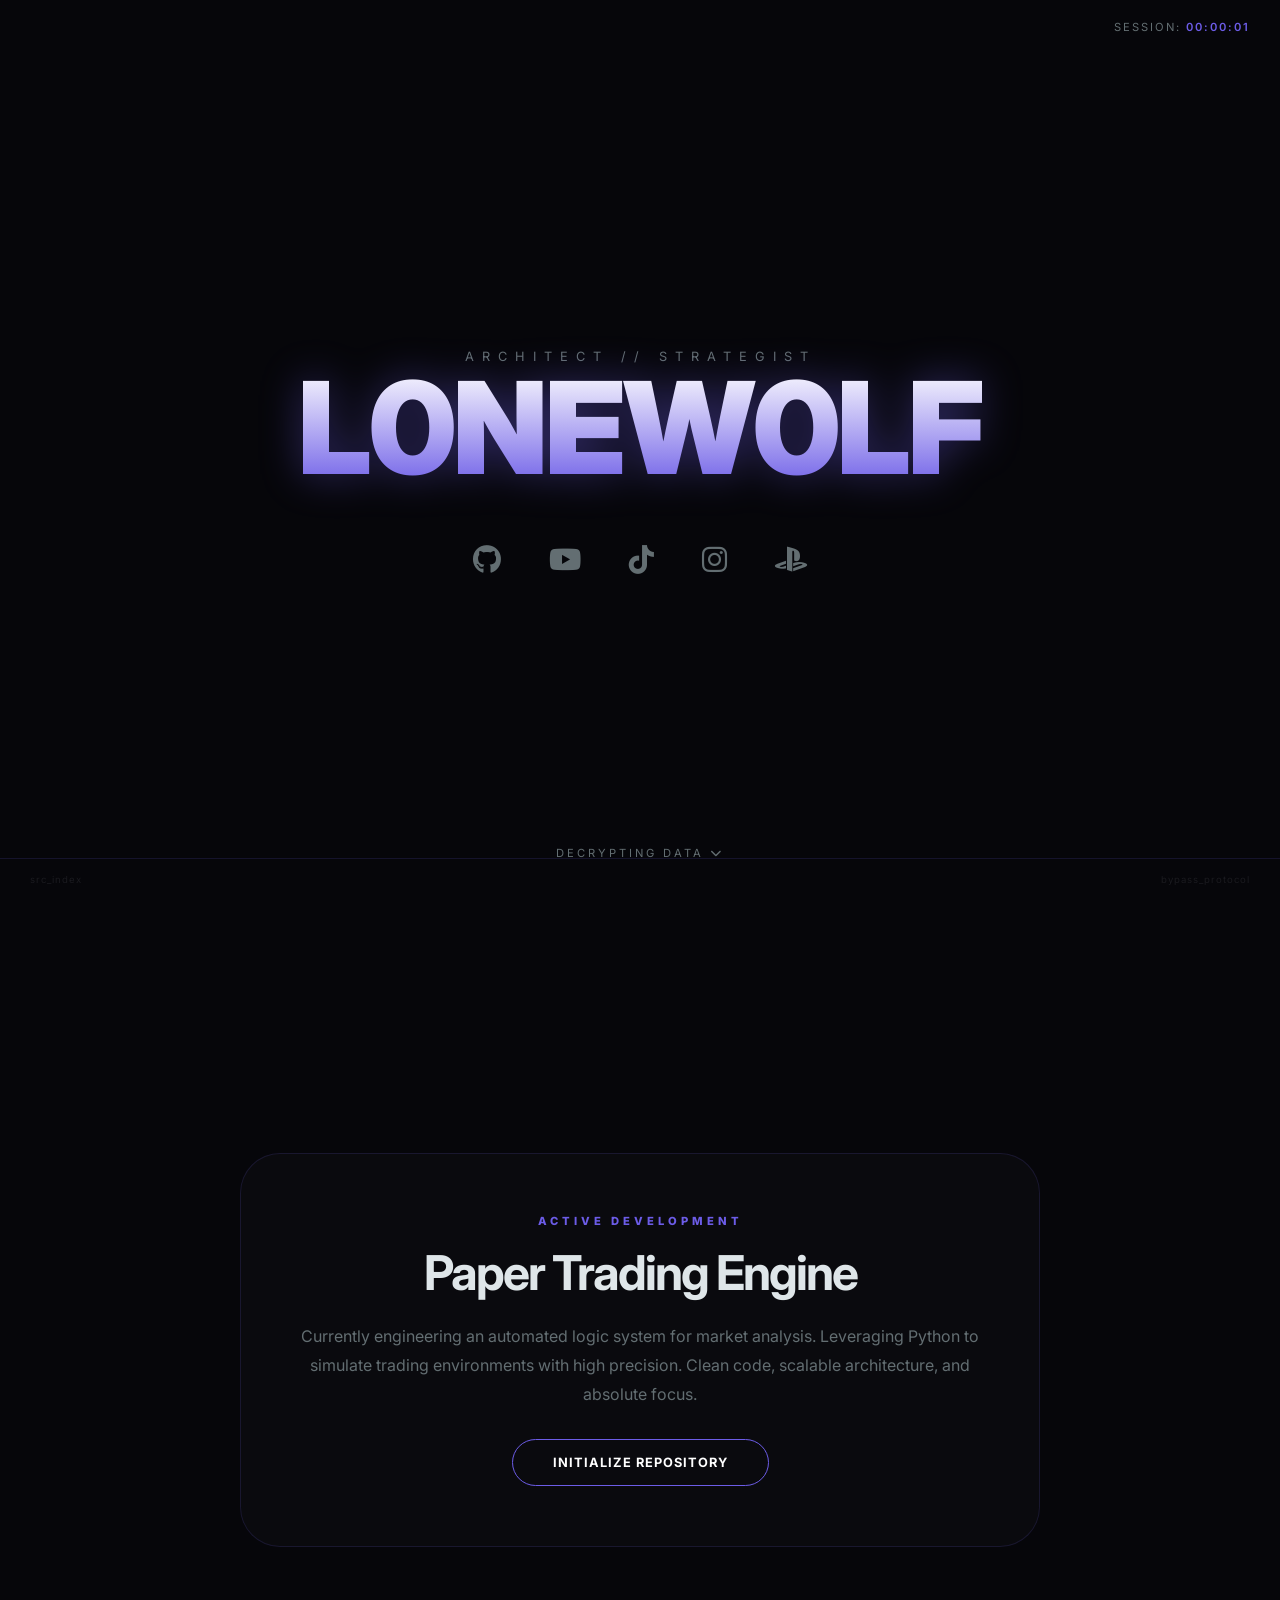
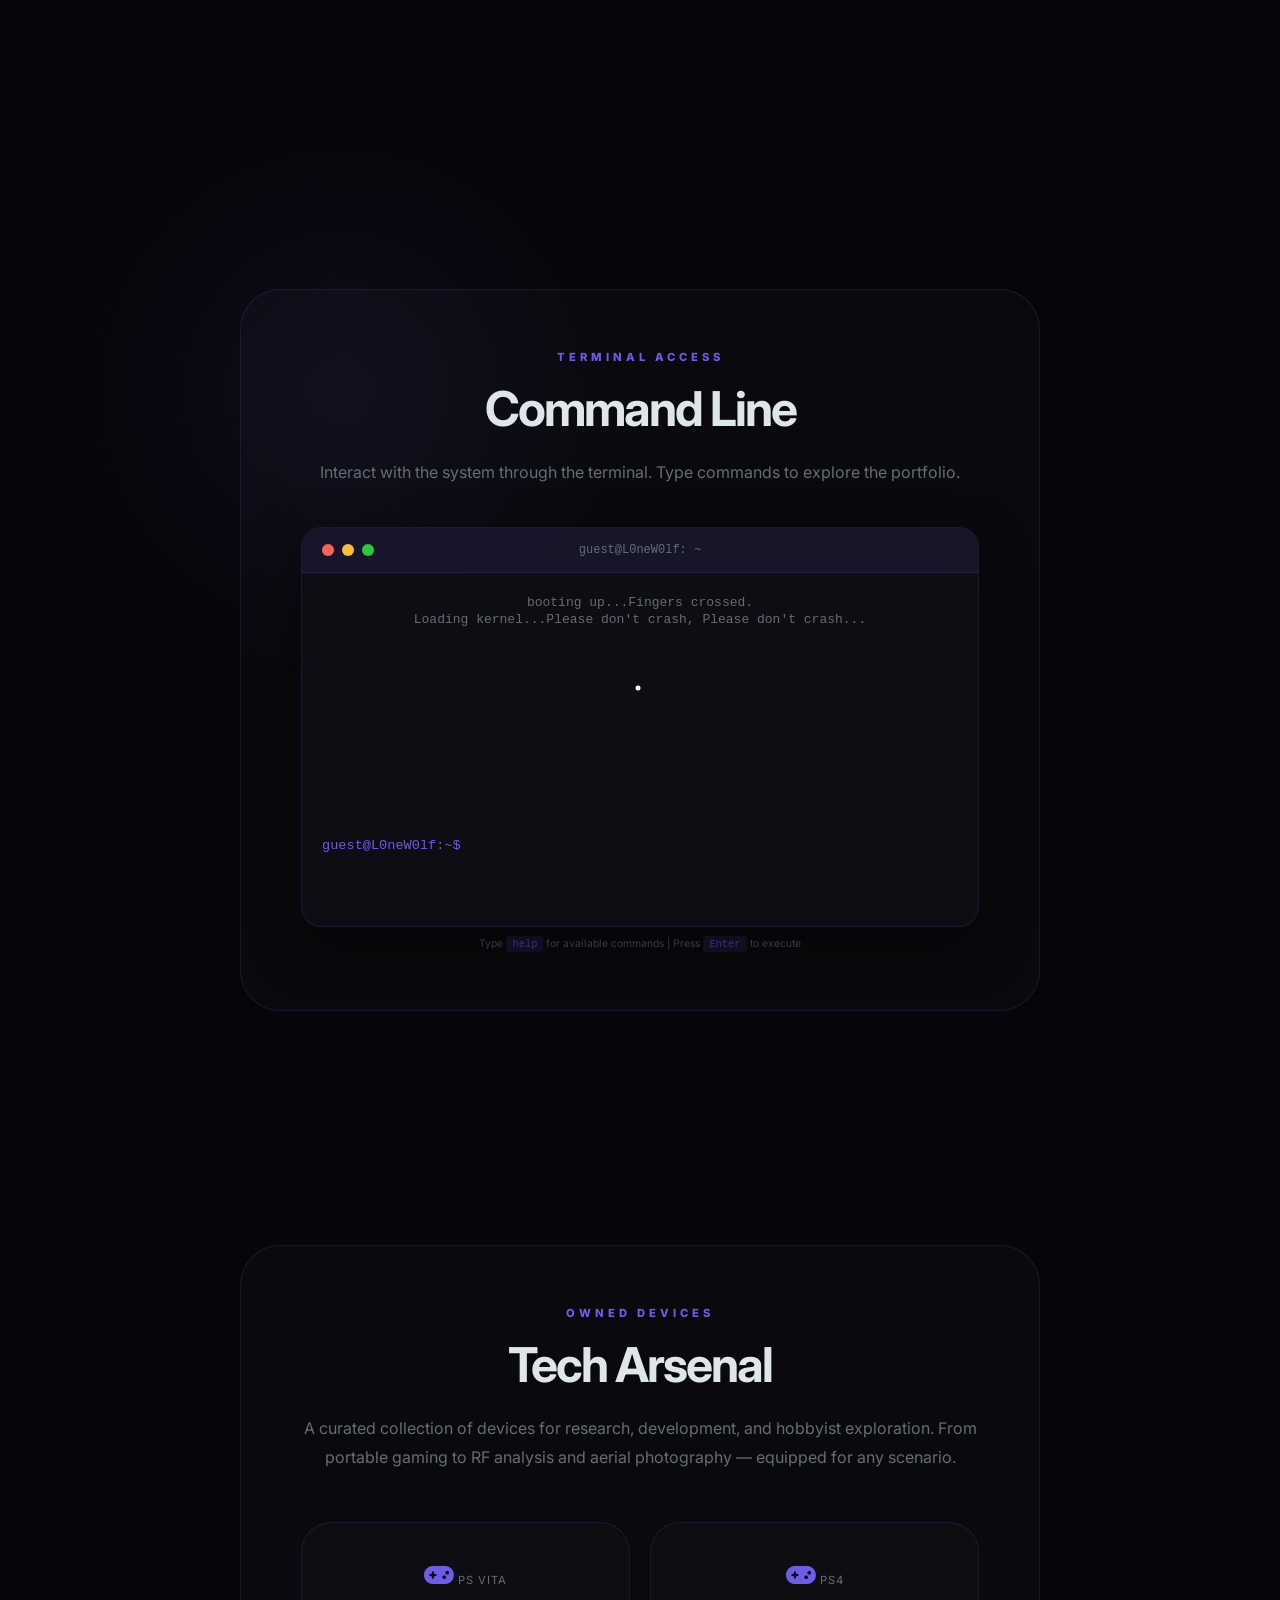
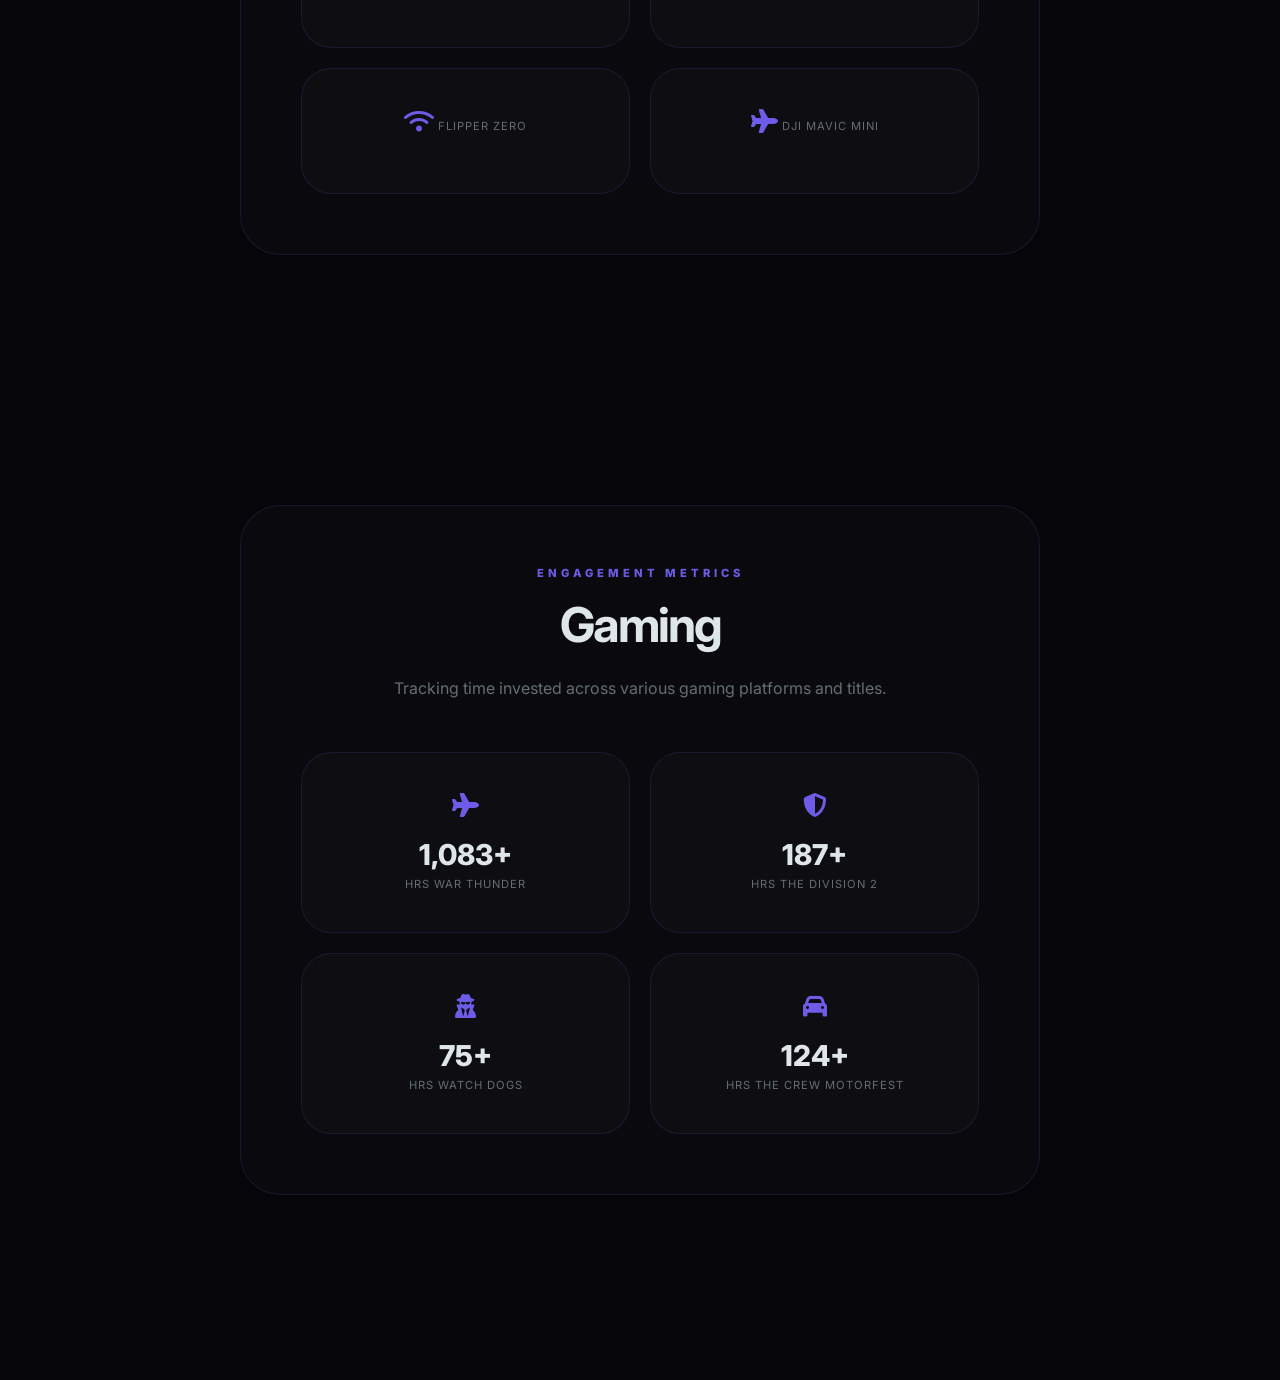
==== commit 8695e985: "`Updated Terminal styles and functionality in index.html and terminal.js`" ====
--- a/index.html
+++ b/index.html
@@ -5,6 +5,10 @@
     <meta name="viewport" content="width=device-width, initial-scale=1.0, viewport-fit=cover">
     <title>L0neW0lf |</title>
     <link rel="stylesheet" href="https://cdnjs.cloudflare.com/ajax/libs/font-awesome/6.5.0/css/all.min.css">
+    <link rel="stylesheet" href="assets/Terminal/style.css">
+    <link rel="preconnect" href="https://fonts.googleapis.com">
+    <link rel="preconnect" href="https://fonts.gstatic.com" crossorigin>
+    <link href="https://fonts.googleapis.com/css2?family=Inter:wght@400;500;600;700;800;900&family=JetBrains+Mono:wght@400;500;600;700&display=swap" rel="stylesheet">
     <style>
         :root {
             --bg-deep: #06060a;
@@ -35,14 +39,18 @@
         body {
             background-color: var(--bg-deep);
             color: var(--text-bright);
-            font-family: 'Inter', -apple-system, sans-serif;
+            font-family: 'Inter', -apple-system, BlinkMacSystemFont, sans-serif;
             overflow-x: hidden;
             overflow-y: auto;
             scroll-behavior: smooth;
+            -webkit-overflow-scrolling: touch;
             padding: env(safe-area-inset-top) env(safe-area-inset-right) env(safe-area-inset-bottom) env(safe-area-inset-left);
-        }
-
-        /* --- Background Effects --- */
+            overscroll-behavior-y: none;
+            min-height: 100vh;
+            display: flex;
+            justify-content: center;
+        }
+
         #bg-video {
             position: fixed;
             top: 0;
@@ -53,6 +61,9 @@
             z-index: -2;
             opacity: 0.25;
             filter: contrast(1.2) brightness(0.7);
+            -webkit-transform: translateZ(0);
+            transform: translateZ(0);
+            will-change: transform;
         }
 
         #cursor-glow {
@@ -63,7 +74,8 @@
             border-radius: 50%;
             pointer-events: none;
             z-index: -1;
-            transform: translate(-50%, -50%);
+            transform: translate(-50%, -50%) translateZ(0);
+            -webkit-transform: translate(-50%, -50%) translateZ(0);
             will-change: transform;
         }
 
@@ -75,14 +87,16 @@
             border-radius: 50%;
             pointer-events: none;
             z-index: 1000;
-        }
-
-        /* --- Scroll Layout --- */
+            transform: translate(-50%, -50%);
+            -webkit-transform: translate(-50%, -50%);
+        }
+
         .wrapper {
             display: flex;
             flex-direction: column;
             align-items: center;
             width: 100%;
+            max-width: var(--container-max);
             padding: 0 clamp(12px, 3vw, 20px);
             padding-bottom: 80px;
         }
@@ -91,7 +105,6 @@
             min-height: 100vh;
             min-height: 100dvh;
             width: 100%;
-            max-width: var(--container-max);
             display: flex;
             flex-direction: column;
             justify-content: center;
@@ -107,7 +120,18 @@
             transform: translateY(0);
         }
 
-        /* --- Hero --- */
+        /* Hero Slide Down Fade In Animation */
+        @keyframes slideDownFadeIn {
+            0% {
+                opacity: 0;
+                transform: translateY(-40px);
+            }
+            100% {
+                opacity: 1;
+                transform: translateY(0);
+            }
+        }
+
         .hero h1 {
             font-size: clamp(2.5rem, 12vw, 8rem);
             font-weight: 900;
@@ -120,6 +144,9 @@
             filter: drop-shadow(0 0 20px rgba(108, 92, 231, 0.4));
             line-height: 1;
             text-align: center;
+            opacity: 0;
+            transform: translateY(-40px);
+            animation: slideDownFadeIn 1.5s cubic-bezier(0.22, 1, 0.36, 1) 0.8s forwards;
         }
 
         .hero .subtitle {
@@ -129,9 +156,11 @@
             letter-spacing: clamp(4px, 2vw, 8px);
             color: var(--text-dim);
             text-align: center;
-        }
-
-        /* --- Social Dock --- */
+            opacity: 0;
+            transform: translateY(-40px);
+            animation: slideDownFadeIn 1.5s cubic-bezier(0.22, 1, 0.36, 1) 0.3s forwards;
+        }
+
         .socials {
             display: flex;
             flex-wrap: wrap;
@@ -139,6 +168,9 @@
             gap: clamp(1.2rem, 4vw, 3rem);
             margin-top: clamp(30px, 8vw, 50px);
             padding: 0 10px;
+            opacity: 0;
+            transform: translateY(-40px);
+            animation: slideDownFadeIn 1.5s cubic-bezier(0.22, 1, 0.36, 1) 1.3s forwards;
         }
 
         .socials a {
@@ -153,14 +185,12 @@
             filter: drop-shadow(0 0 10px var(--accent-purple));
         }
 
-        /* --- Grid Metrics --- */
         .grid {
             display: grid;
-            grid-template-columns: repeat(auto-fit, minmax(min(200px, 100%), 1fr));
+            grid-template-columns: repeat(auto-fit, minmax(240px, 1fr));
             gap: clamp(12px, 3vw, 20px);
             width: 100%;
             margin-top: clamp(30px, 6vw, 50px);
-            justify-content: center;
         }
 
         .card {
@@ -168,9 +198,12 @@
             border: 1px solid var(--glass-border);
             padding: var(--card-padding);
             border-radius: clamp(16px, 4vw, 30px);
-            backdrop-filter: blur(20px);
+            backdrop-filter: blur(10px);
+            -webkit-backdrop-filter: blur(10px);
             transition: 0.4s;
             text-align: center;
+            -webkit-transform: translateZ(0);
+            transform: translateZ(0);
         }
 
         .card:hover {
@@ -196,7 +229,6 @@
             letter-spacing: 1px; 
         }
 
-        /* --- Project Focus --- */
         .project-highlight {
             background: rgba(255,255,255,0.02);
             border: 1px solid var(--glass-border);
@@ -247,7 +279,6 @@
             box-shadow: 0 0 30px rgba(108, 92, 231, 0.4);
         }
 
-        /* --- Hidden Footer Links (now inside footer) --- */
         .ghost-link {
             font-size: 0.6rem;
             color: #1a1a1f;
@@ -264,7 +295,6 @@
         .g-left { left: 0; }
         .g-right { right: 0; }
 
-        /* --- Footer --- */
         .footer {
             position: fixed;
             bottom: 0;
@@ -276,7 +306,10 @@
             justify-content: space-between;
             align-items: center;
             padding: 15px 30px;
+            padding-bottom: calc(15px + env(safe-area-inset-bottom));
             z-index: 100;
+            -webkit-transform: translateZ(0);
+            transform: translateZ(0);
         }
 
         .scroll-indicator {
@@ -285,7 +318,8 @@
             font-size: clamp(0.6rem, 1.5vw, 0.7rem);
             color: var(--text-dim);
             letter-spacing: 3px;
-            animation: pulse 2s infinite;
+            opacity: 0;
+            animation: slideDownFadeIn 1.5s cubic-bezier(0.22, 1, 0.36, 1) 1.8s forwards, pulse 2s 3s infinite;
         }
 
         @keyframes pulse {
@@ -293,7 +327,6 @@
             50% { opacity: 1; transform: translateY(10px); }
         }
 
-        /* --- Session Uptime Timer --- */
         #session-timer {
             position: fixed;
             top: clamp(10px, 3vw, 20px);
@@ -309,107 +342,23 @@
             font-weight: 600;
         }
 
-        /* --- Additional Media Queries --- */
-        @media (max-width: 480px) {
-            .hero h1 {
-                font-size: 2.5rem;
-                letter-spacing: -2px;
-            }
-            
-            .hero .subtitle {
-                font-size: 0.6rem;
-                letter-spacing: 3px;
-            }
-            
-            .socials {
-                gap: 1.2rem;
-            }
-            
-            .socials a {
-                font-size: 1.4rem;
-            }
-            
-            .project-highlight {
-                padding: 20px;
-            }
-            
-            .card {
-                padding: 20px;
-            }
-            
-            .ghost-link {
-                font-size: 0.5rem;
-            }
-            
-            .footer {
-                padding: 12px 15px;
-            }
-        }
-
-        @media (min-width: 769px) {
-            .grid {
-                grid-template-columns: repeat(auto-fit, minmax(240px, 1fr));
-            }
-        }
-
-        /* Landscape mobile optimization */
-        @media (max-height: 500px) and (orientation: landscape) {
-            section {
-                min-height: auto;
-                padding: 40px 20px;
-            }
-            
-            .scroll-indicator {
-                display: none;
-            }
-            
-            .hero h1 {
-                font-size: 2rem;
-            }
-        }
-
-        /* High contrast mode support */
-        @media (prefers-contrast: high) {
-            :root {
-                --glass-border: rgba(108, 92, 231, 0.4);
-            }
-            
-            .card, .project-highlight {
-                border-width: 2px;
-            }
-        }
-
-        /* Reduced motion support */
-        @media (prefers-reduced-motion: reduce) {
-            * {
-                transition: none !important;
-                animation: none !important;
-            }
-            
-            section {
-                opacity: 1;
-                transform: none;
-            }
-        }
-
-        /* --- Terminal Window Styles (from index.html) --- */
-        .terminal-container {
+        /* Terminal Styles */
+        .terminal-window, .terminal-container {
             background: rgba(15, 15, 20, 0.85);
             border: 1px solid var(--glass-border);
             border-radius: clamp(12px, 3vw, 20px);
             width: 100%;
             max-width: 700px;
-            /* Fixed: Use 100dvh for mobile, remove fixed heights to prevent scrollbars */
-            height: auto;
-            min-height: 200px;
-            max-height: 80vh;
-            max-height: 80dvh;
             overflow: hidden;
             backdrop-filter: blur(20px);
             -webkit-backdrop-filter: blur(20px);
             margin-top: clamp(24px, 5vw, 40px);
             display: flex;
             flex-direction: column;
+            min-height: 400px;
+            max-height: 90vh;
+            max-height: 90dvh;
+            box-shadow: 0 20px 50px rgba(0, 0, 0, 0.5);
         }
 
         .terminal-header {
@@ -418,22 +367,28 @@
             padding: clamp(10px, 2.5vw, 15px) clamp(12px, 3vw, 20px);
             background: rgba(108, 92, 231, 0.1);
             border-bottom: 1px solid var(--glass-border);
+            flex-shrink: 0;
         }
 
         .terminal-buttons {
             display: flex;
             gap: 8px;
+            position: absolute;
+            left: clamp(12px, 3vw, 20px);
         }
 
         .terminal-btn {
             width: clamp(10px, 2vw, 12px);
             height: clamp(10px, 2vw, 12px);
             border-radius: 50%;
-        }
-
-        .terminal-btn.close { background: #ff5f56; }
-        .terminal-btn.minimize { background: #ffbd2e; }
-        .terminal-btn.maximize { background: #27ca40; }
+            cursor: pointer;
+            transition: opacity 0.2s ease;
+        }
+
+        .terminal-btn:hover { opacity: 0.8; }
+        .terminal-btn.red, .terminal-btn.close { background: #ff5f56; }
+        .terminal-btn.yellow, .terminal-btn.minimize { background: #ffbd2e; }
+        .terminal-btn.green, .terminal-btn.maximize { background: #27ca40; }
 
         .terminal-title {
             flex: 1;
@@ -444,111 +399,62 @@
         }
 
         .terminal-body {
-            /* Fixed: Use flex to fill available space, remove fixed max-height */
-            flex: 1;
-            display: flex;
-            flex-direction: column;
             padding: clamp(12px, 3vw, 20px);
             font-family: 'Fira Code', 'Consolas', monospace;
             font-size: clamp(0.7rem, 2vw, 0.85rem);
-            min-height: 80px;
+            min-height: 150px;
+            max-height: 300px;
             overflow-y: auto;
-            /* Hide scrollbar but keep functionality */
-            scrollbar-width: thin;
-            scrollbar-color: rgba(108, 92, 231, 0.3) transparent;
-        }
-
-        /* Custom scrollbar for webkit browsers */
-        .terminal-body::-webkit-scrollbar {
-            width: 4px;
-        }
-
-        .terminal-body::-webkit-scrollbar-track {
-            background: transparent;
-        }
-
-        .terminal-body::-webkit-scrollbar-thumb {
-            background: rgba(108, 92, 231, 0.3);
-            border-radius: 2px;
-        }
-
-        .terminal-body::-webkit-scrollbar-thumb:hover {
-            background: rgba(108, 92, 231, 0.5);
-        }
-
-        .terminal-line {
-            margin-bottom: 8px;
-            line-height: 1.6;
-        }
-
-        .terminal-prompt {
-            color: var(--accent-purple);
-            margin-right: 8px;
-        }
+            flex: 1;
+            display: flex;
+            flex-direction: column;
+        }
+
+        .terminal-line { margin-bottom: 8px; line-height: 1.6; }
+        .terminal-prompt, .prompt { color: var(--accent-purple); margin-right: 8px; white-space: nowrap; font-weight: 500; }
 
         .terminal-input-line {
             display: flex;
             align-items: center;
             flex-wrap: wrap;
-            padding: 12px 20px;
-            padding-bottom: 12px;
-            background-color: rgba(22, 27, 34, 0.5);
-            border-top: 1px solid #21262d;
-            /* Lock input to terminal border */
             margin-top: auto;
-            flex-shrink: 0;
-        }
-
-        .terminal-input {
+            padding-top: 12px;
+        }
+
+        .terminal-input, #command-input {
             flex: 1;
             min-width: 100px;
             background: transparent;
             border: none;
             outline: none;
             color: var(--text-bright);
-            font-family: 'Fira Code', 'Consolas', monospace;
+            font-family: inherit;
             font-size: inherit;
             caret-color: var(--accent-purple);
         }
 
         .terminal-output {
             margin-bottom: 15px;
-        }
-
-        .terminal-output .cmd {
-            color: var(--accent-purple);
-        }
-
-        .terminal-output .response {
-            color: var(--text-dim);
-            padding-left: 20px;
-            margin-top: 4px;
-        }
-
-        .terminal-output .command {
-            color: #c9d1d9;
-        }
-
-        .terminal-output .output {
-            color: #8b949e;
-            margin-bottom: 8px;
-        }
-
-        .terminal-output .error {
-            color: #ff7b72;
-        }
-
-        .terminal-output .warning {
-            color: #d29922;
-        }
-
-        .terminal-output .info {
-            color: #58a6ff;
-        }
-
-        .terminal-output .success {
-            color: #3fb950;
-        }
+            flex: 1;
+            overflow-y: auto;
+            white-space: pre-wrap;
+            word-wrap: break-word;
+        }
+
+        .terminal-output .command { color: var(--text-bright); }
+        .terminal-output .output { color: var(--text-dim); margin-bottom: 8px; }
+        .terminal-output .error { color: #ff7b72; }
+        .terminal-output .warning { color: #d29922; }
+        .terminal-output .info { color: var(--accent-blue); }
+        .terminal-output .success { color: #3fb950; }
+
+        .terminal-output a {
+            color: var(--accent-blue);
+            text-decoration: none;
+            transition: color 0.2s ease;
+        }
+
+        .terminal-output a:hover { color: #79c0ff; text-decoration: underline; }
 
         .terminal-hint {
             font-size: clamp(0.55rem, 1.5vw, 0.65rem);
@@ -566,42 +472,72 @@
             color: var(--accent-purple);
         }
 
-        /* Prompt styling */
-        .prompt {
-            color: var(--accent-purple);
-            margin-right: 8px;
-            white-space: nowrap;
-            font-weight: 500;
-        }
-
-        .prompt.admin {
-            color: #ff7b72;
-        }
-
-        /* Command input */
-        #command-input {
-            background: transparent;
-            border: none;
-            color: var(--text-bright);
-            font-family: 'Fira Code', 'Consolas', monospace;
-            font-size: clamp(0.7rem, 2vw, 0.85rem);
-            flex: 1;
-            min-width: 100px;
-            outline: none;
-            caret-color: var(--accent-purple);
-        }
-
-        #command-input::selection {
-            background: #388bfd;
-            color: #0d1117;
-        }
-
-        /* Terminal hint styling */
-        .terminal-hint kbd {
-            background: rgba(108, 92, 231, 0.2);
-            padding: 2px 6px;
-            border-radius: 3px;
-            color: var(--accent-purple);
+        .terminal-output::-webkit-scrollbar, .terminal-body::-webkit-scrollbar { width: 4px; }
+        .terminal-output::-webkit-scrollbar-track, .terminal-body::-webkit-scrollbar-track { background: transparent; }
+        .terminal-output::-webkit-scrollbar-thumb, .terminal-body::-webkit-scrollbar-thumb { background: var(--glass-border); border-radius: 2px; }
+        .terminal-output::-webkit-scrollbar-thumb:hover, .terminal-body::-webkit-scrollbar-thumb:hover { background: var(--accent-purple); }
+        .terminal-output, .terminal-body { scrollbar-width: thin; scrollbar-color: var(--glass-border) transparent; }
+
+        .ascii-art { color: var(--text-bright); font-size: 10px; line-height: 1.1; margin-bottom: 16px; font-family: 'JetBrains Mono', monospace; }
+        .welcome-message { color: var(--text-bright); margin-bottom: 16px; }
+        .welcome-message .title { font-size: 18px; color: var(--accent-blue); margin-bottom: 8px; }
+
+        .output-table { border-collapse: collapse; width: 100%; margin: 12px 0; }
+        .output-table th, .output-table td { border: 1px solid var(--glass-border); padding: 8px 12px; text-align: left; }
+        .output-table th { background-color: rgba(108, 92, 231, 0.1); color: var(--text-dim); font-weight: 500; }
+        .output-table tr:hover { background-color: rgba(108, 92, 231, 0.05); }
+
+        .help-command { color: var(--accent-blue); min-width: 140px; display: inline-block; margin-right: 8px; }
+        .help-description { color: var(--text-dim); }
+        .boot-message { color: var(--text-dim); font-size: 13px; margin: 2px 0; }
+        .boot-success { color: #3fb950; font-size: 16px; font-weight: 600; margin: 4px 0; }
+        .glow { text-shadow: 0 0 8px rgba(108, 92, 231, 0.4); }
+        .admin-glow { text-shadow: 0 0 8px rgba(255, 123, 114, 0.4); }
+
+        .password-input { background: transparent !important; border: none !important; color: #d29922 !important; font-family: 'JetBrains Mono', monospace !important; font-size: inherit !important; outline: none !important; }
+
+        .loading { display: inline-block; }
+        .loading::after { content: ''; animation: dots 1.5s steps(4, end) infinite; }
+        @keyframes dots { 0%, 20% { content: ''; } 40% { content: '.'; } 60% { content: '..'; } 80%, 100% { content: '...'; } }
+
+        .glitch { animation: glitch-shake 0.3s cubic-bezier(.36,.07,.19,.97) both; border-color: #ff3333 !important; box-shadow: 0 0 30px rgba(255, 51, 51, 0.4) !important; }
+        @keyframes glitch-shake { 0% { transform: translate(0); } 10% { transform: translate(-5px, 5px); } 20% { transform: translate(5px, -5px); } 30% { transform: translate(-5px, 0); } 40% { transform: translate(5px, 5px); } 50% { transform: translate(-5px, -5px); } 60% { transform: translate(5px, 0); } 70% { transform: translate(0, 5px); } 80% { transform: translate(-5px, -5px); } 90% { transform: translate(5px, 5px); } 100% { transform: translate(0); } }
+
+        @media (max-width: 600px) {
+            .terminal-window, .terminal-container { height: 95vh; max-height: none; border-radius: 8px; min-height: auto; }
+            .terminal-header { padding: 10px 12px; }
+            .terminal-btn { width: 10px; height: 10px; }
+            .terminal-buttons { gap: 6px; left: 12px; }
+            .terminal-title { font-size: 11px; }
+            .terminal-body { padding: 10px 12px; font-size: 12px; min-height: 100px; max-height: none; }
+            .terminal-prompt, .prompt { font-size: 11px; }
+            .terminal-input, #command-input { font-size: 12px; }
+            .ascii-art { font-size: 6px; }
+            .welcome-message .title { font-size: 14px; }
+            .output-table th, .output-table td { padding: 4px 6px; font-size: 11px; }
+            .help-command { min-width: 100px; font-size: 11px; }
+            .terminal-hint { font-size: 0.5rem; }
+        }
+
+        @media (min-width: 601px) and (max-width: 900px) {
+            .terminal-window, .terminal-container { max-width: 95%; }
+            .terminal-body { font-size: 14px; }
+            .terminal-input, #command-input { font-size: 13px; }
+        }
+
+        @media (max-width: 480px) {
+            .hero h1 { font-size: 2.5rem; letter-spacing: -2px; }
+            .hero .subtitle { font-size: 0.6rem; letter-spacing: 3px; }
+            .socials { gap: 1.2rem; }
+            .socials a { font-size: 1.4rem; }
+            .project-highlight { padding: 20px; }
+            .card { padding: 20px; }
+            .footer { padding: 12px 15px; }
+        }
+
+        @media (prefers-reduced-motion: reduce) {
+            * { transition: none !important; animation: none !important; }
+            section { opacity: 1; transform: none; }
         }
     </style>
 </head>
@@ -614,7 +550,6 @@
     <div id="cursor-glow"></div>
     <div id="dot"></div>
 
-    <!-- Session Uptime Timer -->
     <div id="session-timer">SESSION: <span id="timer">00:00:00</span></div>
 
     <div class="wrapper">
@@ -655,7 +590,6 @@
                     Type commands to explore the portfolio.
                 </p>
 
-                <!-- Terminal Window -->
                 <div class="terminal-container" id="terminal">
                     <div class="terminal-header">
                         <div class="terminal-buttons">
@@ -740,18 +674,15 @@
         </section>
     </div>
 
-    <!-- Footer with links -->
     <footer class="footer">
         <a href="https://mohameddodda.github.io/Paper_trading_bot/" class="ghost-link g-left">src_index</a>
         <a href="https://www.youtube.com/watch?v=dEIAdXGSChY" target="_blank" class="ghost-link g-right">bypass_protocol</a>
     </footer>
 
     <script>
-        // Custom Cursor Movement
         const glow = document.getElementById('cursor-glow');
         const dot = document.getElementById('dot');
 
-        // Check if device supports hover
         const isTouchDevice = ('ontouchstart' in window) || (navigator.maxTouchPoints > 0);
 
         if (!isTouchDevice) {
@@ -763,7 +694,6 @@
             });
         }
 
-        // Intersection Observer for Scroll Animations
         const observer = new IntersectionObserver((entries) => {
             entries.forEach(entry => {
                 if (entry.isIntersecting) {
@@ -776,10 +706,8 @@
             observer.observe(section);
         });
 
-        // Soften Video Speed
         document.getElementById('bg-video').playbackRate = 0.5;
 
-        // Session Uptime Timer
         const timerElement = document.getElementById('timer');
         let seconds = 0;
 
--- a/assets/Terminal/style.css
+++ b/assets/Terminal/style.css
@@ -0,0 +1,475 @@
+/* Modern Terminal Styles - Portfolio Theme */
+
+@import url('https://fonts.googleapis.com/css2?family=JetBrains+Mono:wght@400;500;600;700&display=swap');
+
+:root {
+    --accent-purple: #6c5ce7;
+    --accent-blue: #0984e3;
+    --text-bright: #dfe6e9;
+    --text-dim: #636e72;
+    --glass: rgba(255, 255, 255, 0.02);
+    --glass-border: rgba(108, 92, 231, 0.4);
+    --bg-deep: #06060a;
+}
+
+* {
+    margin: 0;
+    padding: 0;
+    box-sizing: border-box;
+}
+
+body {
+    background-color: var(--bg-deep);
+    font-family: 'JetBrains Mono', 'Fira Code', monospace;
+    font-size: 16px;
+    color: var(--text-bright);
+    min-height: 100vh;
+    display: flex;
+    align-items: center;
+    justify-content: center;
+    padding: 20px;
+}
+
+/* --- Terminal Window --- */
+.terminal-window {
+    background: rgba(15, 15, 20, 0.85);
+    border: 1px solid var(--glass-border);
+    border-radius: clamp(12px, 3vw, 20px);
+    width: 100%;
+    max-width: 700px;
+    overflow: hidden;
+    backdrop-filter: blur(20px);
+    margin-top: clamp(24px, 5vw, 40px);
+    display: flex;
+    flex-direction: column;
+    min-height: 400px;
+    max-height: 90dvh;
+    box-shadow: 0 20px 50px rgba(0, 0, 0, 0.5);
+}
+
+.terminal-header {
+    display: flex;
+    align-items: center;
+    padding: clamp(10px, 2.5vw, 15px) clamp(12px, 3vw, 20px);
+    background: rgba(108, 92, 231, 0.1);
+    border-bottom: 1px solid var(--glass-border);
+    flex-shrink: 0;
+}
+
+.terminal-buttons {
+    display: flex;
+    gap: 8px;
+    position: absolute;
+    left: clamp(12px, 3vw, 20px);
+}
+
+.terminal-btn {
+    width: clamp(10px, 2vw, 12px);
+    height: clamp(10px, 2vw, 12px);
+    border-radius: 50%;
+    cursor: pointer;
+    transition: opacity 0.2s ease;
+}
+
+.terminal-btn:hover {
+    opacity: 0.8;
+}
+
+.terminal-btn.red { background: #ff5f56; }
+.terminal-btn.yellow { background: #ffbd2e; }
+.terminal-btn.green { background: #27ca40; }
+
+.terminal-title {
+    flex: 1;
+    text-align: center;
+    font-family: 'Fira Code', 'Consolas', monospace;
+    font-size: clamp(0.6rem, 1.5vw, 0.75rem);
+    color: var(--text-dim);
+}
+
+.terminal-body {
+    padding: clamp(12px, 3vw, 20px);
+    font-family: 'Fira Code', 'Consolas', monospace;
+    font-size: clamp(0.7rem, 2vw, 0.85rem);
+    min-height: 150px;
+    max-height: 300px;
+    overflow-y: auto;
+    flex: 1;
+    display: flex;
+    flex-direction: column;
+}
+
+.terminal-line {
+    margin-bottom: 8px;
+    line-height: 1.6;
+}
+
+.terminal-prompt {
+    color: var(--accent-purple);
+    margin-right: 8px;
+    white-space: nowrap;
+    font-weight: 500;
+}
+
+.terminal-input-line {
+    display: flex;
+    align-items: center;
+    flex-wrap: wrap;
+    margin-top: auto;
+    padding-top: 12px;
+}
+
+.terminal-input {
+    flex: 1;
+    min-width: 100px;
+    background: transparent;
+    border: none;
+    outline: none;
+    color: var(--text-bright);
+    font-family: inherit;
+    font-size: inherit;
+    caret-color: var(--accent-purple);
+}
+
+.terminal-input::selection {
+    background: var(--accent-purple);
+    color: var(--bg-deep);
+}
+
+.terminal-output {
+    margin-bottom: 15px;
+    flex: 1;
+    overflow-y: auto;
+    white-space: pre-wrap;
+    word-wrap: break-word;
+}
+
+.terminal-output .cmd {
+    color: var(--accent-purple);
+}
+
+.terminal-output .response {
+    color: var(--text-dim);
+    padding-left: 20px;
+    margin-top: 4px;
+}
+
+.terminal-hint {
+    font-size: clamp(0.55rem, 1.5vw, 0.65rem);
+    color: var(--text-dim);
+    opacity: 0.5;
+    margin-top: clamp(8px, 2vw, 10px);
+    text-align: center;
+    padding: 0 10px;
+}
+
+.terminal-hint kbd {
+    background: rgba(108, 92, 231, 0.2);
+    padding: 2px 6px;
+    border-radius: 3px;
+    color: var(--accent-purple);
+}
+
+/* Hide Scrollbar - Keep scrolling functionality */
+.terminal-output,
+.terminal-body {
+    scrollbar-width: none; /* Firefox */
+    -ms-overflow-style: none;  /* IE and Edge */
+    -webkit-overflow-scrolling: touch; /* iOS smooth scrolling */
+}
+
+.terminal-output::-webkit-scrollbar,
+.terminal-body::-webkit-scrollbar {
+    display: none; /* Chrome, Safari, Opera */
+}
+
+/* iOS-specific fixes */
+@supports (-webkit-touch-callout: none) {
+    .terminal-body {
+        /* Fix for iOS Safari overflow issues */
+        overflow-y: scroll;
+        -webkit-overflow-scrolling: touch;
+    }
+    
+    .terminal-output {
+        -webkit-overflow-scrolling: touch;
+    }
+}
+
+/* Touch device optimizations */
+@media (hover: none) and (pointer: coarse) {
+    .terminal-body {
+        /* Larger touch target area */
+        padding-bottom: 20px;
+    }
+    
+    .terminal-input-line {
+        /* Ensure input is always visible on touch devices */
+        position: sticky;
+        bottom: 0;
+        background: rgba(22, 27, 34, 0.95);
+        -webkit-backdrop-filter: blur(10px);
+    }
+}
+
+/* Terminal Output Text Styles */
+.terminal-output .command {
+    color: var(--text-bright);
+}
+
+.terminal-output .output {
+    color: var(--text-dim);
+    margin-bottom: 8px;
+}
+
+.terminal-output .error {
+    color: #ff7b72;
+}
+
+.terminal-output .warning {
+    color: #d29922;
+}
+
+.terminal-output .info {
+    color: var(--accent-blue);
+}
+
+.terminal-output .success {
+    color: #3fb950;
+}
+
+/* Links - Portfolio Blue Accent */
+.terminal-output a {
+    color: var(--accent-blue);
+    text-decoration: none;
+    transition: color 0.2s ease;
+}
+
+.terminal-output a:hover {
+    color: #79c0ff;
+    text-decoration: underline;
+}
+
+/* Hidden Input Field - Legacy Support */
+#command-input {
+    background: transparent;
+    border: none;
+    color: var(--text-bright);
+    font-family: 'JetBrains Mono', 'Fira Code', monospace;
+    font-size: inherit;
+    flex: 1;
+    outline: none;
+    caret-color: var(--accent-purple);
+}
+
+/* ASCII Art */
+.ascii-art {
+    color: var(--text-bright);
+    font-size: 10px;
+    line-height: 1.1;
+    margin-bottom: 16px;
+    font-family: 'JetBrains Mono', monospace;
+}
+
+/* Welcome Message */
+.welcome-message {
+    color: var(--text-bright);
+    margin-bottom: 16px;
+}
+
+.welcome-message .title {
+    font-size: 18px;
+    color: var(--accent-blue);
+    margin-bottom: 8px;
+}
+
+/* Table Styles */
+.output-table {
+    border-collapse: collapse;
+    width: 100%;
+    margin: 12px 0;
+}
+
+.output-table th,
+.output-table td {
+    border: 1px solid var(--glass-border);
+    padding: 8px 12px;
+    text-align: left;
+}
+
+.output-table th {
+    background-color: rgba(108, 92, 231, 0.1);
+    color: var(--text-dim);
+    font-weight: 500;
+}
+
+.output-table tr:hover {
+    background-color: rgba(108, 92, 231, 0.05);
+}
+
+/* Help Command Styles */
+.help-command {
+    color: var(--accent-blue);
+    min-width: 140px;
+    display: inline-block;
+    margin-right: 8px;
+}
+
+.help-description {
+    color: var(--text-dim);
+}
+
+/* Boot Sequence Styles */
+.boot-message {
+    color: var(--text-dim);
+    font-size: 13px;
+    margin: 2px 0;
+}
+
+.boot-success {
+    color: #3fb950;
+    font-size: 16px;
+    font-weight: 600;
+    margin: 4px 0;
+}
+
+/* Glow Effects */
+.glow {
+    text-shadow: 0 0 8px rgba(108, 92, 231, 0.4);
+}
+
+.admin-glow {
+    text-shadow: 0 0 8px rgba(255, 123, 114, 0.4);
+}
+
+/* Password Input */
+.password-input {
+    background: transparent !important;
+    border: none !important;
+    color: #d29922 !important;
+    font-family: 'JetBrains Mono', monospace !important;
+    font-size: inherit !important;
+    outline: none !important;
+}
+
+/* Loading Animation */
+.loading {
+    display: inline-block;
+}
+
+.loading::after {
+    content: '';
+    animation: dots 1.5s steps(4, end) infinite;
+}
+
+@keyframes dots {
+    0%, 20% { content: ''; }
+    40% { content: '.'; }
+    60% { content: '..'; }
+    80%, 100% { content: '...'; }
+}
+
+/* Glitch Effect - Red Shake/Flicker */
+.glitch {
+    animation: glitch-shake 0.3s cubic-bezier(.36,.07,.19,.97) both;
+    border-color: #ff3333 !important;
+    box-shadow: 0 0 30px rgba(255, 51, 51, 0.4) !important;
+}
+
+@keyframes glitch-shake {
+    0% { transform: translate(0); }
+    10% { transform: translate(-5px, 5px); }
+    20% { transform: translate(5px, -5px); }
+    30% { transform: translate(-5px, 0); }
+    40% { transform: translate(5px, 5px); }
+    50% { transform: translate(-5px, -5px); }
+    60% { transform: translate(5px, 0); }
+    70% { transform: translate(0, 5px); }
+    80% { transform: translate(-5px, -5px); }
+    90% { transform: translate(5px, 5px); }
+    100% { transform: translate(0); }
+}
+
+/* Mobile Responsive - Under 600px */
+@media (max-width: 600px) {
+    body {
+        padding: 10px;
+        font-size: 12px;
+    }
+
+    .terminal-window {
+        height: 95vh;
+        max-height: none;
+        border-radius: 8px;
+    }
+
+    .terminal-header {
+        padding: 10px 12px;
+    }
+
+    .terminal-btn {
+        width: 10px;
+        height: 10px;
+    }
+
+    .terminal-buttons {
+        gap: 6px;
+        left: 12px;
+    }
+
+    .terminal-title {
+        font-size: 11px;
+    }
+
+    .terminal-body {
+        padding: 10px 12px;
+        font-size: 12px;
+    }
+
+    .terminal-prompt {
+        font-size: 11px;
+    }
+
+    .terminal-input {
+        font-size: 12px;
+    }
+
+    .ascii-art {
+        font-size: 6px;
+    }
+
+    .welcome-message .title {
+        font-size: 14px;
+    }
+
+    .output-table th,
+    .output-table td {
+        padding: 4px 6px;
+        font-size: 11px;
+    }
+
+    .help-command {
+        min-width: 100px;
+        font-size: 11px;
+    }
+
+    .terminal-hint {
+        font-size: 0.5rem;
+    }
+}
+
+/* Tablet Adjustment */
+@media (min-width: 601px) and (max-width: 900px) {
+    .terminal-window {
+        max-width: 95%;
+    }
+
+    .terminal-body {
+        font-size: 14px;
+    }
+
+    .terminal-input {
+        font-size: 13px;
+    }
+}
+
